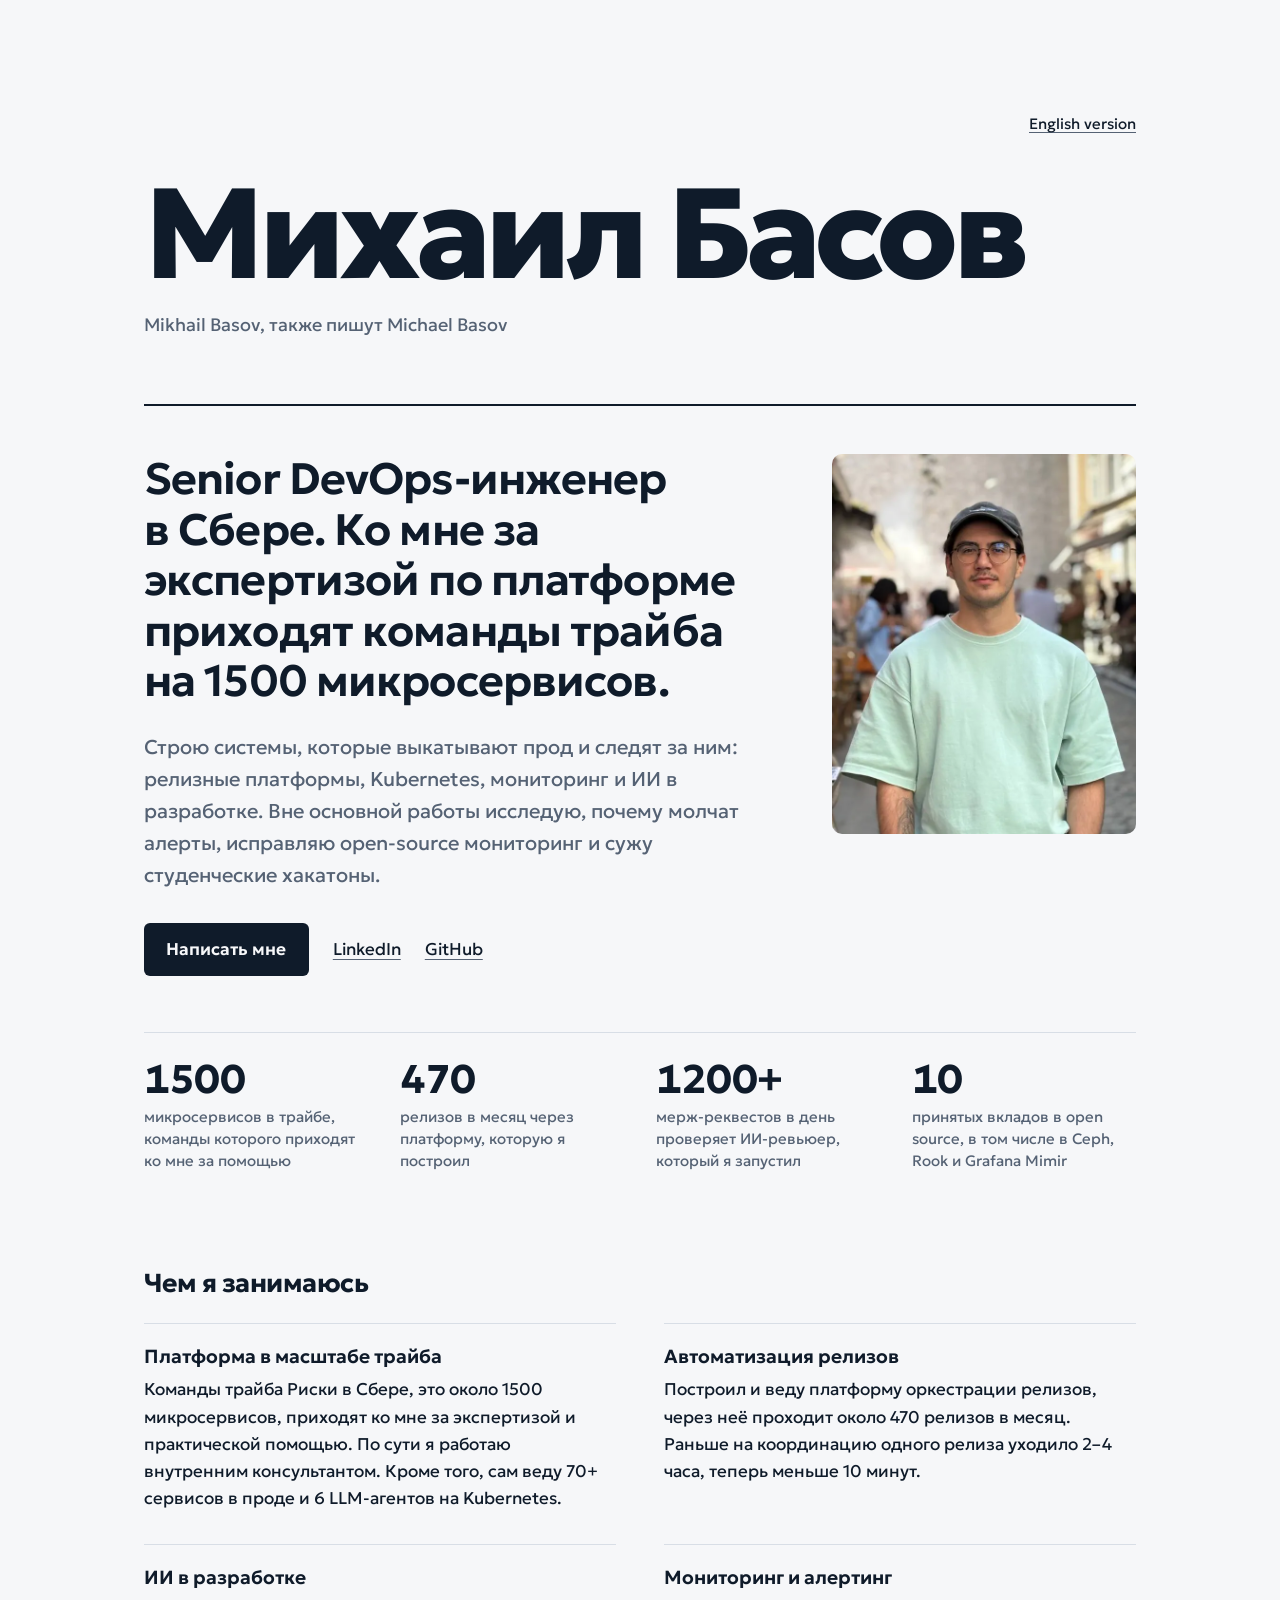
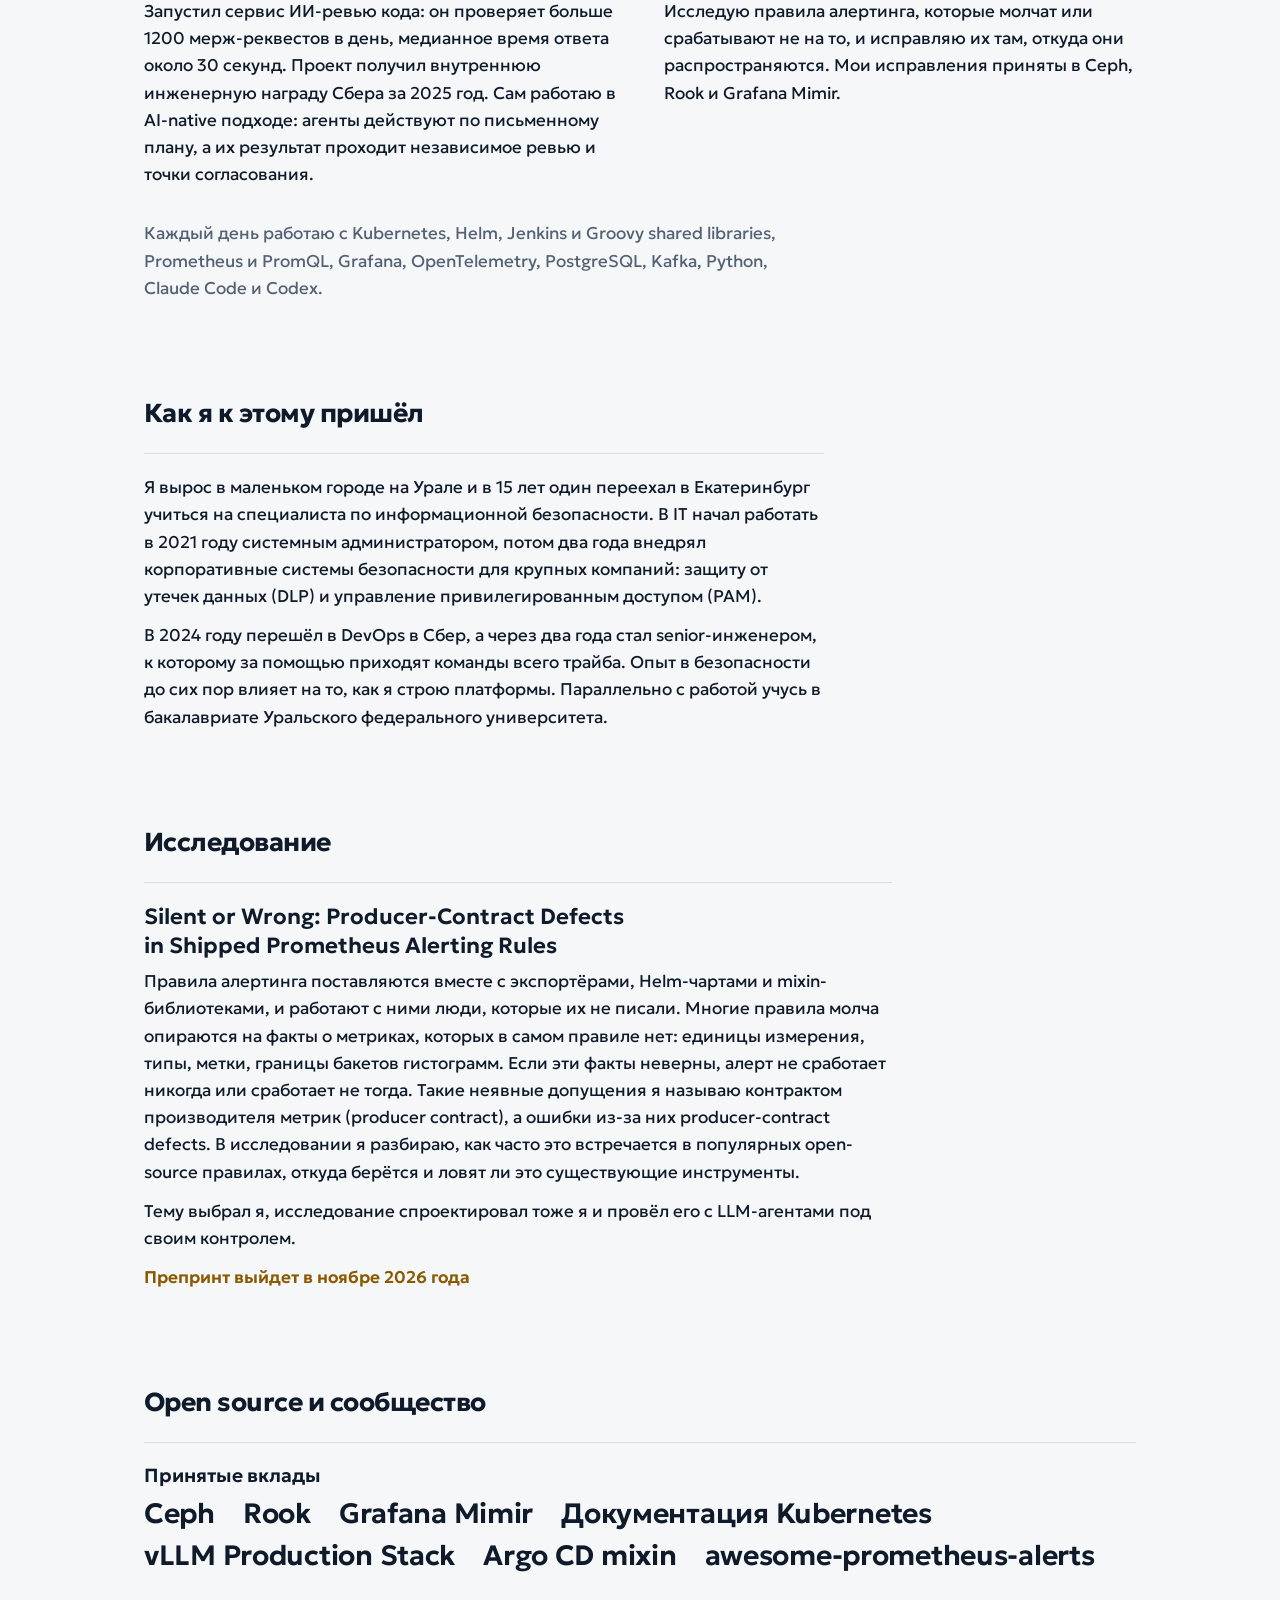
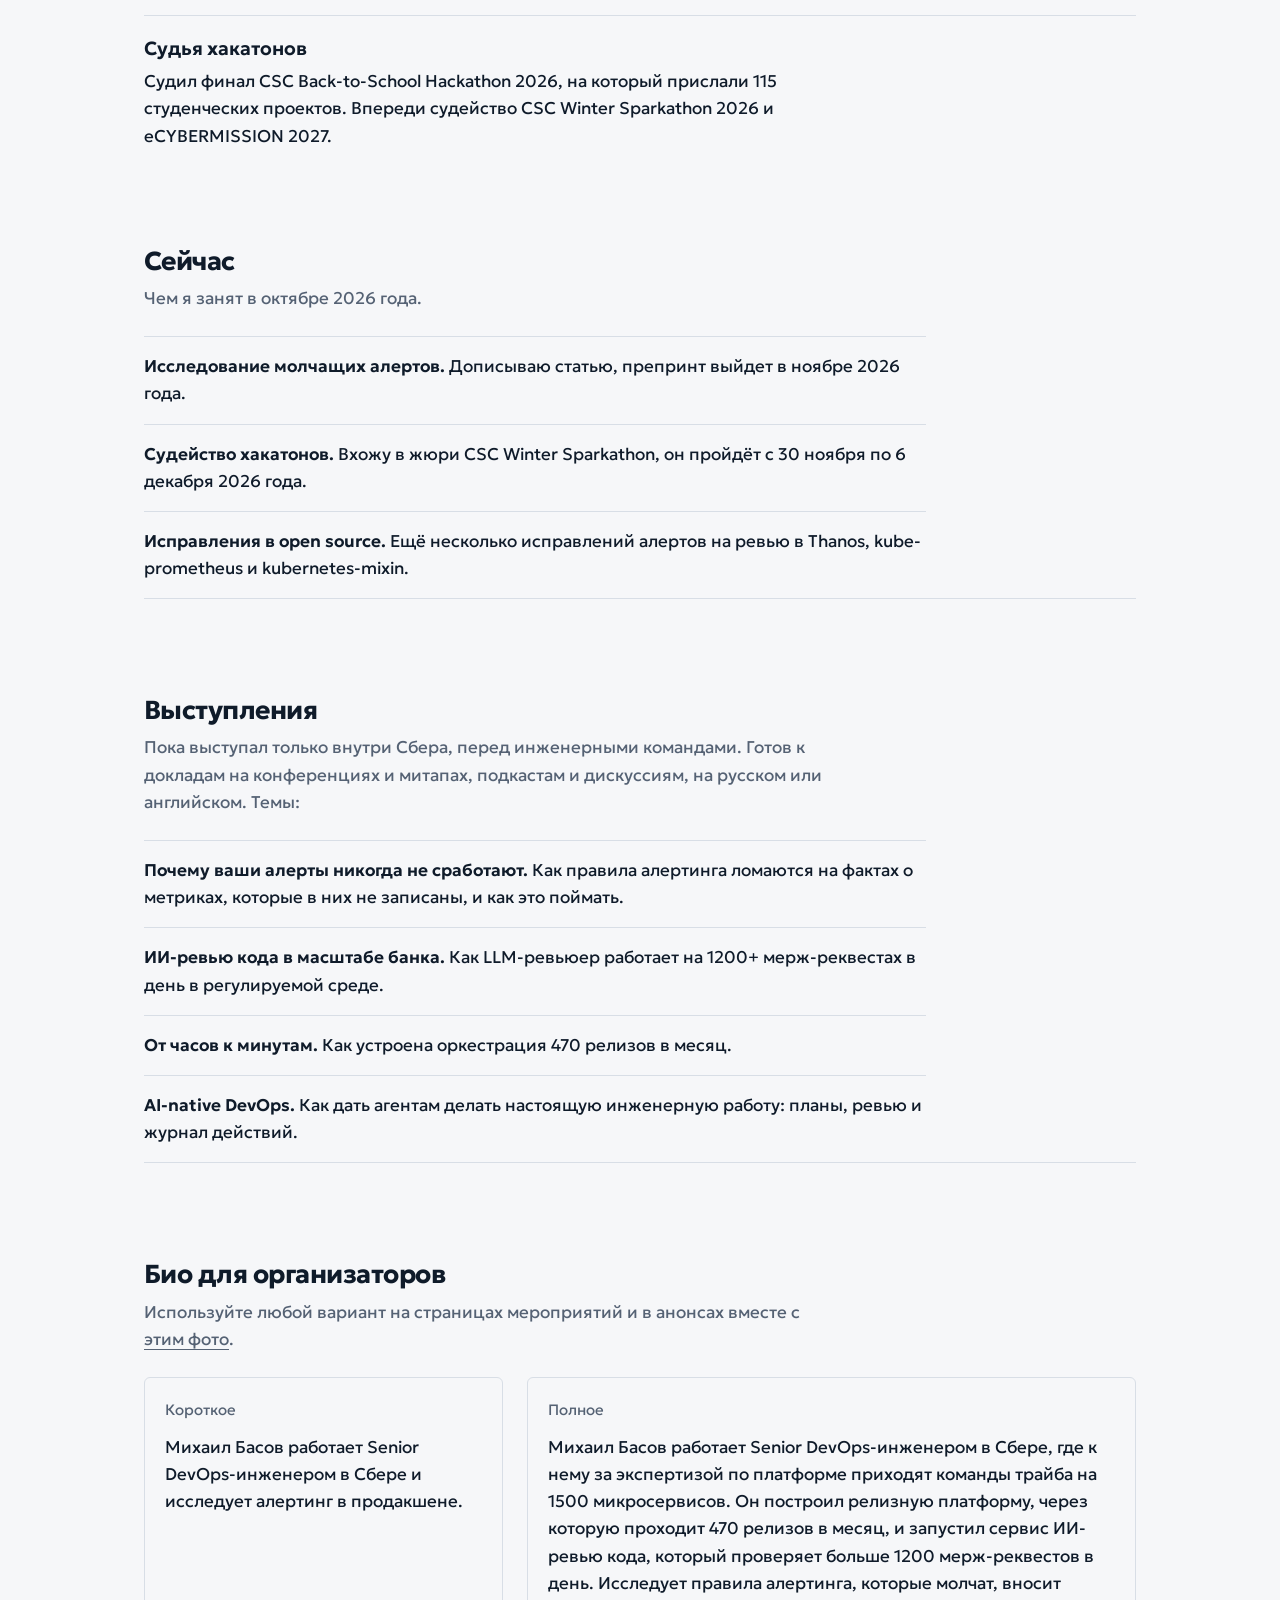
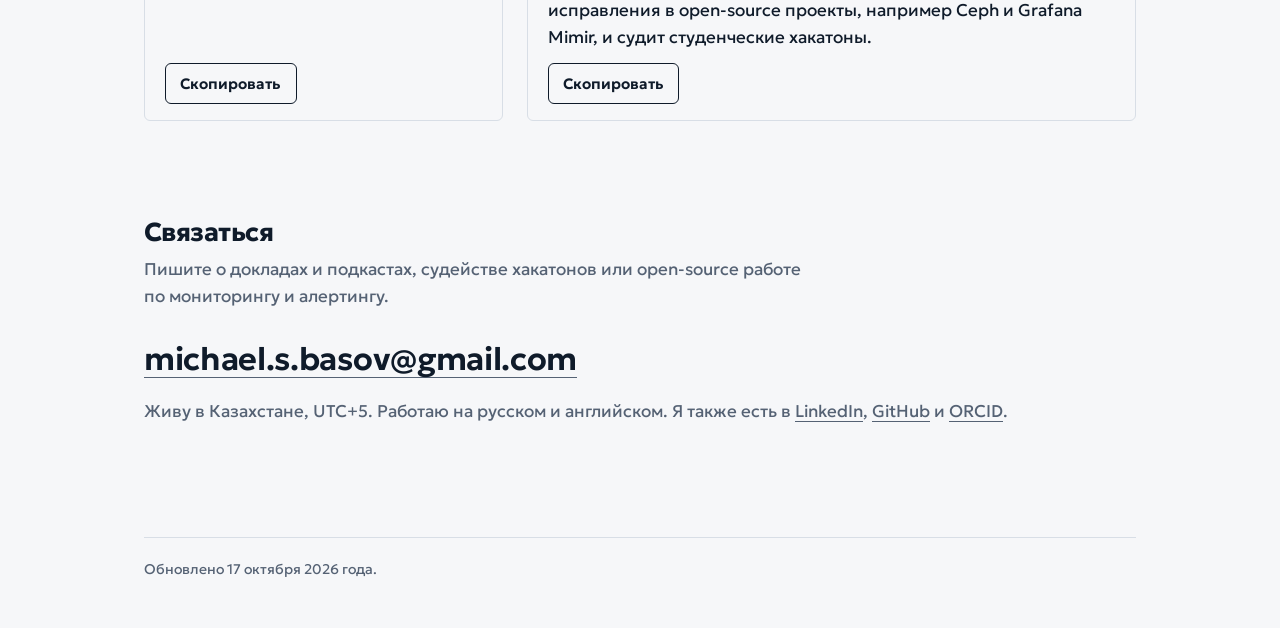
==== ru/index.html @ cc533216 "Add Russian page, numbers, Now and Work with me sections The Russian version lives at /ru/ and is li" ====
<!doctype html>
<html lang="ru">
<head>
<meta charset="utf-8">
<meta name="viewport" content="width=device-width, initial-scale=1">
<title>Михаил Басов, Senior DevOps-инженер</title>
<meta name="description" content="Михаил Басов работает Senior DevOps-инженером в Сбере. К нему за экспертизой по платформе приходят команды трайба на 1500 микросервисов. Исследует алертинг, исправляет open-source мониторинг и судит студенческие хакатоны.">
<meta name="author" content="Михаил Басов">
<link rel="canonical" href="https://mikhailbasov.github.io/ru/">
<link rel="alternate" hreflang="en" href="https://mikhailbasov.github.io/">
<link rel="alternate" hreflang="ru" href="https://mikhailbasov.github.io/ru/">
<link rel="alternate" hreflang="x-default" href="https://mikhailbasov.github.io/">
<meta name="color-scheme" content="light dark">
<meta property="og:type" content="profile">
<meta property="og:locale" content="ru_RU">
<meta property="og:locale:alternate" content="en_US">
<meta property="og:title" content="Михаил Басов, Senior DevOps-инженер">
<meta property="og:description" content="Senior DevOps-инженер в Сбере, эксперт по платформе для трайба на 1500 микросервисов, исследователь алертинга, контрибьютор open source и судья хакатонов.">
<meta property="og:url" content="https://mikhailbasov.github.io/ru/">
<meta property="profile:first_name" content="Михаил">
<meta property="profile:last_name" content="Басов">
<meta property="og:image" content="https://mikhailbasov.github.io/mikhail-basov.jpg">
<meta property="og:image:width" content="640">
<meta property="og:image:height" content="800">
<meta property="og:image:alt" content="Михаил Басов">
<meta name="twitter:card" content="summary">
<link rel="icon" href="/favicon.svg" type="image/svg+xml">
<link rel="alternate" type="text/markdown" href="/llms.txt" title="Профиль для языковых моделей">
<link rel="preconnect" href="https://fonts.googleapis.com">
<link rel="preconnect" href="https://fonts.gstatic.com" crossorigin>
<link rel="stylesheet" href="https://fonts.googleapis.com/css2?family=Geologica:wght@300..800&display=swap">
<script type="application/ld+json">
{
  "@context": "https://schema.org",
  "@type": "ProfilePage",
  "@id": "https://mikhailbasov.github.io/ru/#page",
  "url": "https://mikhailbasov.github.io/ru/",
  "name": "Михаил Басов",
  "inLanguage": "ru",
  "dateModified": "2026-10-17",
  "mainEntity": {
    "@type": "Person",
    "@id": "https://mikhailbasov.github.io/#person",
    "name": "Михаил Басов",
    "givenName": "Михаил",
    "familyName": "Басов",
    "alternateName": ["Mikhail Basov", "Michael Basov"],
    "url": "https://mikhailbasov.github.io/",
    "image": "https://mikhailbasov.github.io/mikhail-basov.jpg",
    "email": "mailto:michael.s.basov@gmail.com",
    "jobTitle": "Senior DevOps-инженер",
    "description": "Михаил Басов работает Senior DevOps-инженером в Сбере, где к нему за экспертизой по платформе приходят команды трайба на 1500 микросервисов. Он построил релизную платформу, через которую проходит 470 релизов в месяц, и запустил сервис ИИ-ревью кода, который проверяет больше 1200 мерж-реквестов в день. Исследует правила алертинга, которые молчат, вносит исправления в open-source проекты, например Ceph и Grafana Mimir, и судит студенческие хакатоны.",
    "worksFor": {
      "@type": "Organization",
      "name": "Сбер",
      "alternateName": "Sberbank",
      "sameAs": ["https://www.wikidata.org/wiki/Q205012", "https://en.wikipedia.org/wiki/Sberbank"]
    },
    "affiliation": {
      "@type": "CollegeOrUniversity",
      "name": "Уральский федеральный университет",
      "alternateName": "Ural Federal University",
      "sameAs": ["https://www.wikidata.org/wiki/Q1506552", "https://en.wikipedia.org/wiki/Ural_Federal_University"]
    },
    "alumniOf": {"@type": "EducationalOrganization", "name": "Колледж Ползунова", "alternateName": "Polzunov College"},
    "homeLocation": {"@type": "Country", "name": "Казахстан"},
    "award": "Внутренняя инженерная награда Сбера за 2025 год",
    "knowsLanguage": ["ru", "en"],
    "knowsAbout": ["DevOps", "Платформенная инженерия", "Kubernetes", "Релизная инженерия", "CI/CD", "Наблюдаемость", "Prometheus", "Алертинг", "Producer-contract defects", "SRE", "ИИ-ревью кода", "LLM-агенты"],
    "identifier": {"@type": "PropertyValue", "propertyID": "ORCID", "value": "0009-0002-6459-9166"},
    "sameAs": [
      "https://github.com/banlor",
      "https://www.linkedin.com/in/michael-basov",
      "https://orcid.org/0009-0002-6459-9166"
    ]
  }
}
</script>
<link rel="stylesheet" href="/style.css">
</head>
<body>
<div class="page">
  <header class="identity">
    <p class="lang"><a href="/" hreflang="en" lang="en">English version</a></p>
    <h1>Михаил Басов</h1>
    <p class="aka"><span lang="en">Mikhail Basov</span>, также пишут <span lang="en">Michael Basov</span></p>
  </header>

  <main>
    <section class="hero" aria-label="Знакомство">
      <div class="hero-text">
        <p class="pitch">Senior DevOps-инженер в Сбере. Ко мне за экспертизой по платформе приходят команды трайба на 1500 микросервисов.</p>
        <p class="sub">Строю системы, которые выкатывают прод и следят за ним: релизные платформы, Kubernetes, мониторинг и ИИ в разработке. Вне основной работы исследую, почему молчат алерты, исправляю open-source мониторинг и сужу студенческие хакатоны.</p>
        <p class="cta">
          <a class="button" href="mailto:michael.s.basov@gmail.com">Написать мне</a>
          <a rel="me" href="https://www.linkedin.com/in/michael-basov">LinkedIn</a>
          <a rel="me" href="https://github.com/banlor">GitHub</a>
        </p>
      </div>
      <picture class="portrait">
        <source srcset="/mikhail-basov.webp" type="image/webp">
        <img src="/mikhail-basov.jpg" width="640" height="800" alt="Михаил Басов">
      </picture>
    </section>

    <ul class="numbers" aria-label="В цифрах">
      <li><strong>1500</strong><span>микросервисов в трайбе, команды которого приходят ко мне за помощью</span></li>
      <li><strong>470</strong><span>релизов в месяц через платформу, которую я построил</span></li>
      <li><strong>1200+</strong><span>мерж-реквестов в день проверяет ИИ-ревьюер, который я запустил</span></li>
      <li><strong>10</strong><span>принятых вкладов в open source, в том числе в Ceph, Rook и Grafana Mimir</span></li>
    </ul>

    <section id="expertise" aria-labelledby="expertise-title">
      <h2 id="expertise-title">Чем я занимаюсь</h2>
      <div class="pillars">
        <article>
          <h3>Платформа в масштабе трайба</h3>
          <p>Команды трайба Риски в Сбере, это около 1500 микросервисов, приходят ко мне за экспертизой и практической помощью. По сути я работаю внутренним консультантом. Кроме того, сам веду 70+ сервисов в проде и 6 LLM-агентов на Kubernetes.</p>
        </article>
        <article>
          <h3>Автоматизация релизов</h3>
          <p>Построил и веду платформу оркестрации релизов, через неё проходит около 470 релизов в месяц. Раньше на координацию одного релиза уходило 2–4 часа, теперь меньше 10 минут.</p>
        </article>
        <article>
          <h3>ИИ в разработке</h3>
          <p>Запустил сервис ИИ-ревью кода: он проверяет больше 1200 мерж-реквестов в день, медианное время ответа около 30 секунд. Проект получил внутреннюю инженерную награду Сбера за 2025 год. Сам работаю в AI-native подходе: агенты действуют по письменному плану, а их результат проходит независимое ревью и точки согласования.</p>
        </article>
        <article>
          <h3>Мониторинг и алертинг</h3>
          <p>Исследую правила алертинга, которые молчат или срабатывают не на то, и исправляю их там, откуда они распространяются. Мои исправления приняты в Ceph, Rook и Grafana Mimir.</p>
        </article>
      </div>
      <p class="background">Каждый день работаю с Kubernetes, Helm, Jenkins и Groovy shared libraries, Prometheus и PromQL, Grafana, OpenTelemetry, PostgreSQL, Kafka, Python, Claude Code и Codex.</p>
    </section>

    <section id="story" aria-labelledby="story-title">
      <h2 id="story-title">Как я к этому пришёл</h2>
      <div class="prose">
        <p>Я вырос в маленьком городе на Урале и в 15 лет один переехал в Екатеринбург учиться на специалиста по информационной безопасности. В IT начал работать в 2021 году системным администратором, потом два года внедрял корпоративные системы безопасности для крупных компаний: защиту от утечек данных (DLP) и управление привилегированным доступом (PAM).</p>
        <p>В 2024 году перешёл в DevOps в Сбер, а через два года стал senior-инженером, к которому за помощью приходят команды всего трайба. Опыт в безопасности до сих пор влияет на то, как я строю платформы. Параллельно с работой учусь в бакалавриате Уральского федерального университета.</p>
      </div>
    </section>

    <section id="research" aria-labelledby="research-title">
      <h2 id="research-title">Исследование</h2>
      <div class="paper">
        <h3 lang="en">Silent or Wrong: Producer-Contract Defects in Shipped Prometheus Alerting Rules</h3>
        <p>Правила алертинга поставляются вместе с экспортёрами, Helm-чартами и mixin-библиотеками, и работают с ними люди, которые их не писали. Многие правила молча опираются на факты о метриках, которых в самом правиле нет: единицы измерения, типы, метки, границы бакетов гистограмм. Если эти факты неверны, алерт не сработает никогда или сработает не тогда. Такие неявные допущения я называю контрактом производителя метрик (producer contract), а ошибки из-за них producer-contract defects. В исследовании я разбираю, как часто это встречается в популярных open-source правилах, откуда берётся и ловят ли это существующие инструменты.</p>
        <p>Тему выбрал я, исследование спроектировал тоже я и провёл его с LLM-агентами под своим контролем.</p>
        <p class="status">Препринт выйдет в ноябре 2026 года</p>
      </div>
    </section>

    <section id="community" aria-labelledby="community-title">
      <h2 id="community-title">Open source и сообщество</h2>
      <div class="community">
        <div>
          <h3>Принятые вклады</h3>
          <ul class="projects">
            <li>Ceph</li>
            <li>Rook</li>
            <li>Grafana Mimir</li>
            <li>Документация Kubernetes</li>
            <li>vLLM Production Stack</li>
            <li>Argo CD mixin</li>
            <li>awesome-prometheus-alerts</li>
          </ul>
        </div>
        <div>
          <h3>Судья хакатонов</h3>
          <p>Судил финал CSC Back-to-School Hackathon 2026, на который прислали 115 студенческих проектов. Впереди судейство CSC Winter Sparkathon 2026 и eCYBERMISSION 2027.</p>
        </div>
      </div>
    </section>

    <section id="now" aria-labelledby="now-title">
      <h2 id="now-title">Сейчас</h2>
      <p class="note">Чем я занят в октябре 2026 года.</p>
      <ul class="topics">
        <li><strong>Исследование молчащих алертов.</strong> Дописываю статью, препринт выйдет в ноябре 2026 года.</li>
        <li><strong>Судейство хакатонов.</strong> Вхожу в жюри CSC Winter Sparkathon, он пройдёт с 30 ноября по 6 декабря 2026 года.</li>
        <li><strong>Исправления в open source.</strong> Ещё несколько исправлений алертов на ревью в Thanos, kube-prometheus и kubernetes-mixin.</li>
      </ul>
    </section>

    <section id="talks" aria-labelledby="talks-title">
      <h2 id="talks-title">Выступления</h2>
      <p class="note">Пока выступал только внутри Сбера, перед инженерными командами. Готов к докладам на конференциях и митапах, подкастам и дискуссиям, на русском или английском. Темы:</p>
      <ul class="topics">
        <li><strong>Почему ваши алерты никогда не сработают.</strong> Как правила алертинга ломаются на фактах о метриках, которые в них не записаны, и как это поймать.</li>
        <li><strong>ИИ-ревью кода в масштабе банка.</strong> Как LLM-ревьюер работает на 1200+ мерж-реквестах в день в регулируемой среде.</li>
        <li><strong>От часов к минутам.</strong> Как устроена оркестрация 470 релизов в месяц.</li>
        <li><strong>AI-native DevOps.</strong> Как дать агентам делать настоящую инженерную работу: планы, ревью и журнал действий.</li>
      </ul>
    </section>

    <section id="bio" aria-labelledby="bio-title">
      <h2 id="bio-title">Био для организаторов</h2>
      <p class="note">Используйте любой вариант на страницах мероприятий и в анонсах вместе с <a href="/mikhail-basov.jpg" download>этим фото</a>.</p>
      <div class="bios">
        <figure class="bio">
          <figcaption>Короткое</figcaption>
          <p id="bio-short">Михаил Басов работает Senior DevOps-инженером в Сбере и исследует алертинг в продакшене.</p>
          <button type="button" data-copy="bio-short" data-done="Скопировано" data-fallback="Текст выделен, скопируйте его">Скопировать</button>
        </figure>
        <figure class="bio">
          <figcaption>Полное</figcaption>
          <p id="bio-full">Михаил Басов работает Senior DevOps-инженером в Сбере, где к нему за экспертизой по платформе приходят команды трайба на 1500 микросервисов. Он построил релизную платформу, через которую проходит 470 релизов в месяц, и запустил сервис ИИ-ревью кода, который проверяет больше 1200 мерж-реквестов в день. Исследует правила алертинга, которые молчат, вносит исправления в open-source проекты, например Ceph и Grafana Mimir, и судит студенческие хакатоны.</p>
          <button type="button" data-copy="bio-full" data-done="Скопировано" data-fallback="Текст выделен, скопируйте его">Скопировать</button>
        </figure>
      </div>
    </section>

    <section id="contact" aria-labelledby="contact-title">
      <h2 id="contact-title">Связаться</h2>
      <p class="note">Пишите о докладах и подкастах, судействе хакатонов или open-source работе по мониторингу и алертингу.</p>
      <p class="contact-line"><a href="mailto:michael.s.basov@gmail.com">michael.s.basov@gmail.com</a></p>
      <p class="contact-more">Живу в Казахстане, UTC+5. Работаю на русском и английском. Я также есть в <a rel="me" href="https://www.linkedin.com/in/michael-basov">LinkedIn</a>, <a rel="me" href="https://github.com/banlor">GitHub</a> и <a rel="me" href="https://orcid.org/0009-0002-6459-9166">ORCID</a>.</p>
    </section>
  </main>

  <footer>
    <p>Обновлено 17 октября 2026 года.</p>
  </footer>
</div>
<script src="/site.js" defer></script>
</body>
</html>
---- style.css ----
:root {
  --paper: #f6f7f9;
  --ink: #0f1b2a;
  --muted: #556274;
  --rule: #d8dee6;
  --merged: #6639c9;
  --pending: #8a5a00;
  color-scheme: light;
}
@media (prefers-color-scheme: dark) {
  :root {
    --paper: #0e141c;
    --ink: #e6ebf1;
    --muted: #9aa6b4;
    --rule: #253141;
    --merged: #b79cff;
    --pending: #e2b04a;
    color-scheme: dark;
  }
}
*, *::before, *::after { box-sizing: border-box; }
html { -webkit-text-size-adjust: 100%; text-size-adjust: 100%; }
body {
  margin: 0;
  background: var(--paper);
  color: var(--ink);
  font-family: "Geologica", system-ui, -apple-system, "Segoe UI", Roboto, sans-serif;
  font-size: 1.0625rem;
  line-height: 1.6;
  -webkit-font-smoothing: antialiased;
}
a {
  color: inherit;
  text-decoration-thickness: 1px;
  text-underline-offset: 0.22em;
  text-decoration-color: var(--muted);
}
a:hover { text-decoration-color: currentColor; text-decoration-thickness: 2px; }
:focus-visible { outline: 2px solid var(--merged); outline-offset: 3px; border-radius: 2px; }

.page {
  max-width: 70rem;
  margin: 0 auto;
  padding: clamp(3rem, 9vw, 7rem) max(1rem, 5vw) 3rem;
}

.lang { margin: 0 0 clamp(1.5rem, 4vw, 2.5rem); text-align: right; font-size: 0.9375rem; }

.identity h1 {
  margin: 0;
  font-size: clamp(3rem, 12vw, 8rem);
  font-weight: 800;
  line-height: 0.9;
  letter-spacing: -0.045em;
}
.aka { margin: 1.25rem 0 0; font-size: 1.125rem; color: var(--muted); }

.hero {
  display: grid;
  gap: 2rem;
  margin-top: clamp(2.5rem, 6vw, 4rem);
  padding-top: clamp(2rem, 5vw, 3rem);
  border-top: 2px solid var(--ink);
}
.portrait { display: block; order: -1; width: min(100%, 15rem); }
.portrait img { display: block; width: 100%; height: auto; border-radius: 10px; }
@media (min-width: 48rem) {
  .hero { grid-template-columns: minmax(0, 1fr) clamp(13rem, 24vw, 19rem); gap: clamp(2rem, 5vw, 4rem); align-items: start; }
  .portrait { order: 0; width: 100%; }
}
.pitch {
  margin: 0;
  max-width: 21em;
  font-size: clamp(1.625rem, 3.6vw, 2.75rem);
  font-weight: 600;
  line-height: 1.15;
  letter-spacing: -0.02em;
  text-wrap: balance;
}
.sub {
  margin: 1.5rem 0 0;
  max-width: 36em;
  color: var(--muted);
  font-size: clamp(1.0625rem, 1.6vw, 1.25rem);
}
.cta { display: flex; flex-wrap: wrap; align-items: center; gap: 0.75rem 1.5rem; margin: 2rem 0 0; }
.button {
  display: inline-block;
  padding: 0.8rem 1.4rem;
  border-radius: 6px;
  background: var(--ink);
  color: var(--paper);
  font-weight: 600;
  text-decoration: none;
}
.button:hover { background: color-mix(in srgb, var(--ink) 80%, var(--paper)); }

.numbers {
  display: grid;
  grid-template-columns: repeat(2, minmax(0, 1fr));
  gap: 1.5rem 2rem;
  margin: clamp(2.5rem, 6vw, 3.5rem) 0 0;
  padding: 1.5rem 0 0;
  list-style: none;
  border-top: 1px solid var(--rule);
}
@media (min-width: 60rem) {
  .numbers { grid-template-columns: repeat(4, minmax(0, 1fr)); }
}
.numbers strong {
  display: block;
  font-size: clamp(1.75rem, 3.4vw, 2.5rem);
  font-weight: 700;
  line-height: 1.1;
  letter-spacing: -0.02em;
  font-variant-numeric: tabular-nums;
}
.numbers span { display: block; margin-top: 0.35rem; color: var(--muted); font-size: 0.9375rem; line-height: 1.45; }

main > section { margin-top: clamp(3.5rem, 8vw, 6rem); }
h2 {
  margin: 0 0 0.5rem;
  font-size: 1.625rem;
  font-weight: 700;
  line-height: 1.2;
  letter-spacing: -0.02em;
}
h3 { margin: 0 0 0.5rem; font-size: 1.1875rem; font-weight: 600; line-height: 1.3; }
.note { margin: 0 0 1.5rem; max-width: 40em; color: var(--muted); }

.pillars { display: grid; gap: 2rem 3rem; margin-top: 1.5rem; }
@media (min-width: 52rem) {
  .pillars { grid-template-columns: repeat(2, minmax(0, 1fr)); }
}
.pillars article { padding-top: 1.25rem; border-top: 1px solid var(--rule); }
.pillars p { margin: 0; max-width: 34em; }
.background { margin: 2rem 0 0; max-width: 40em; color: var(--muted); }

.prose { max-width: 40em; margin-top: 1.5rem; padding-top: 1.25rem; border-top: 1px solid var(--rule); }
.prose p { margin: 0; }
.prose p + p { margin-top: 0.75rem; }

.paper { max-width: 44em; margin-top: 1.5rem; padding-top: 1.25rem; border-top: 1px solid var(--rule); }
.paper h3 { font-size: 1.375rem; line-height: 1.3; text-wrap: balance; }
.paper p { margin: 0; }
.paper p + p { margin-top: 0.75rem; }
.paper .status { color: var(--pending); font-weight: 600; }

.community { display: grid; gap: 2.5rem; margin-top: 1.5rem; }
.community > div { padding-top: 1.25rem; border-top: 1px solid var(--rule); }
.community > div > p { margin: 0; max-width: 40em; }
.community .more { margin-top: 1rem; color: var(--muted); }
.projects {
  display: flex;
  flex-wrap: wrap;
  gap: 0.35rem 1.75rem;
  margin: 0.5rem 0 0;
  padding: 0;
  list-style: none;
  font-size: clamp(1.25rem, 2.4vw, 1.75rem);
  font-weight: 600;
  line-height: 1.3;
  letter-spacing: -0.01em;
}

.topics { margin: 0; padding: 0; list-style: none; border-bottom: 1px solid var(--rule); }
.topics li { max-width: 46em; padding: 1rem 0; border-top: 1px solid var(--rule); }
.topics strong { font-weight: 600; }

.bios { display: grid; gap: 1.5rem; }
@media (min-width: 52rem) {
  .bios { grid-template-columns: minmax(0, 1fr) minmax(0, 1.7fr); }
}
.bio {
  display: flex;
  flex-direction: column;
  gap: 0.75rem;
  margin: 0;
  padding: 1.25rem 1.25rem 1rem;
  border: 1px solid var(--rule);
  border-radius: 6px;
}
.bio figcaption { color: var(--muted); font-size: 0.9375rem; }
.bio p { flex: 1; margin: 0; }
.bio button {
  align-self: flex-start;
  padding: 0.45rem 0.9rem;
  border: 1px solid var(--ink);
  border-radius: 6px;
  background: transparent;
  color: var(--ink);
  font: inherit;
  font-size: 0.9375rem;
  font-weight: 600;
  cursor: pointer;
}
.bio button:hover { background: var(--ink); color: var(--paper); }

.contact-line {
  margin: 1rem 0 0;
  font-size: clamp(1.375rem, 3vw, 2rem);
  font-weight: 600;
  letter-spacing: -0.01em;
  overflow-wrap: anywhere;
}
.contact-more { margin: 0.75rem 0 0; color: var(--muted); }

footer {
  margin-top: clamp(4rem, 10vw, 7rem);
  padding-top: 1.25rem;
  border-top: 1px solid var(--rule);
  color: var(--muted);
  font-size: 0.875rem;
}
footer p { margin: 0; }
@media print {
  :root { --paper: #fff; --ink: #000; --muted: #444; --rule: #ccc; --merged: #000; --pending: #000; }
  .page { padding: 0; }
  .bio button, .cta .button { display: none; }
}
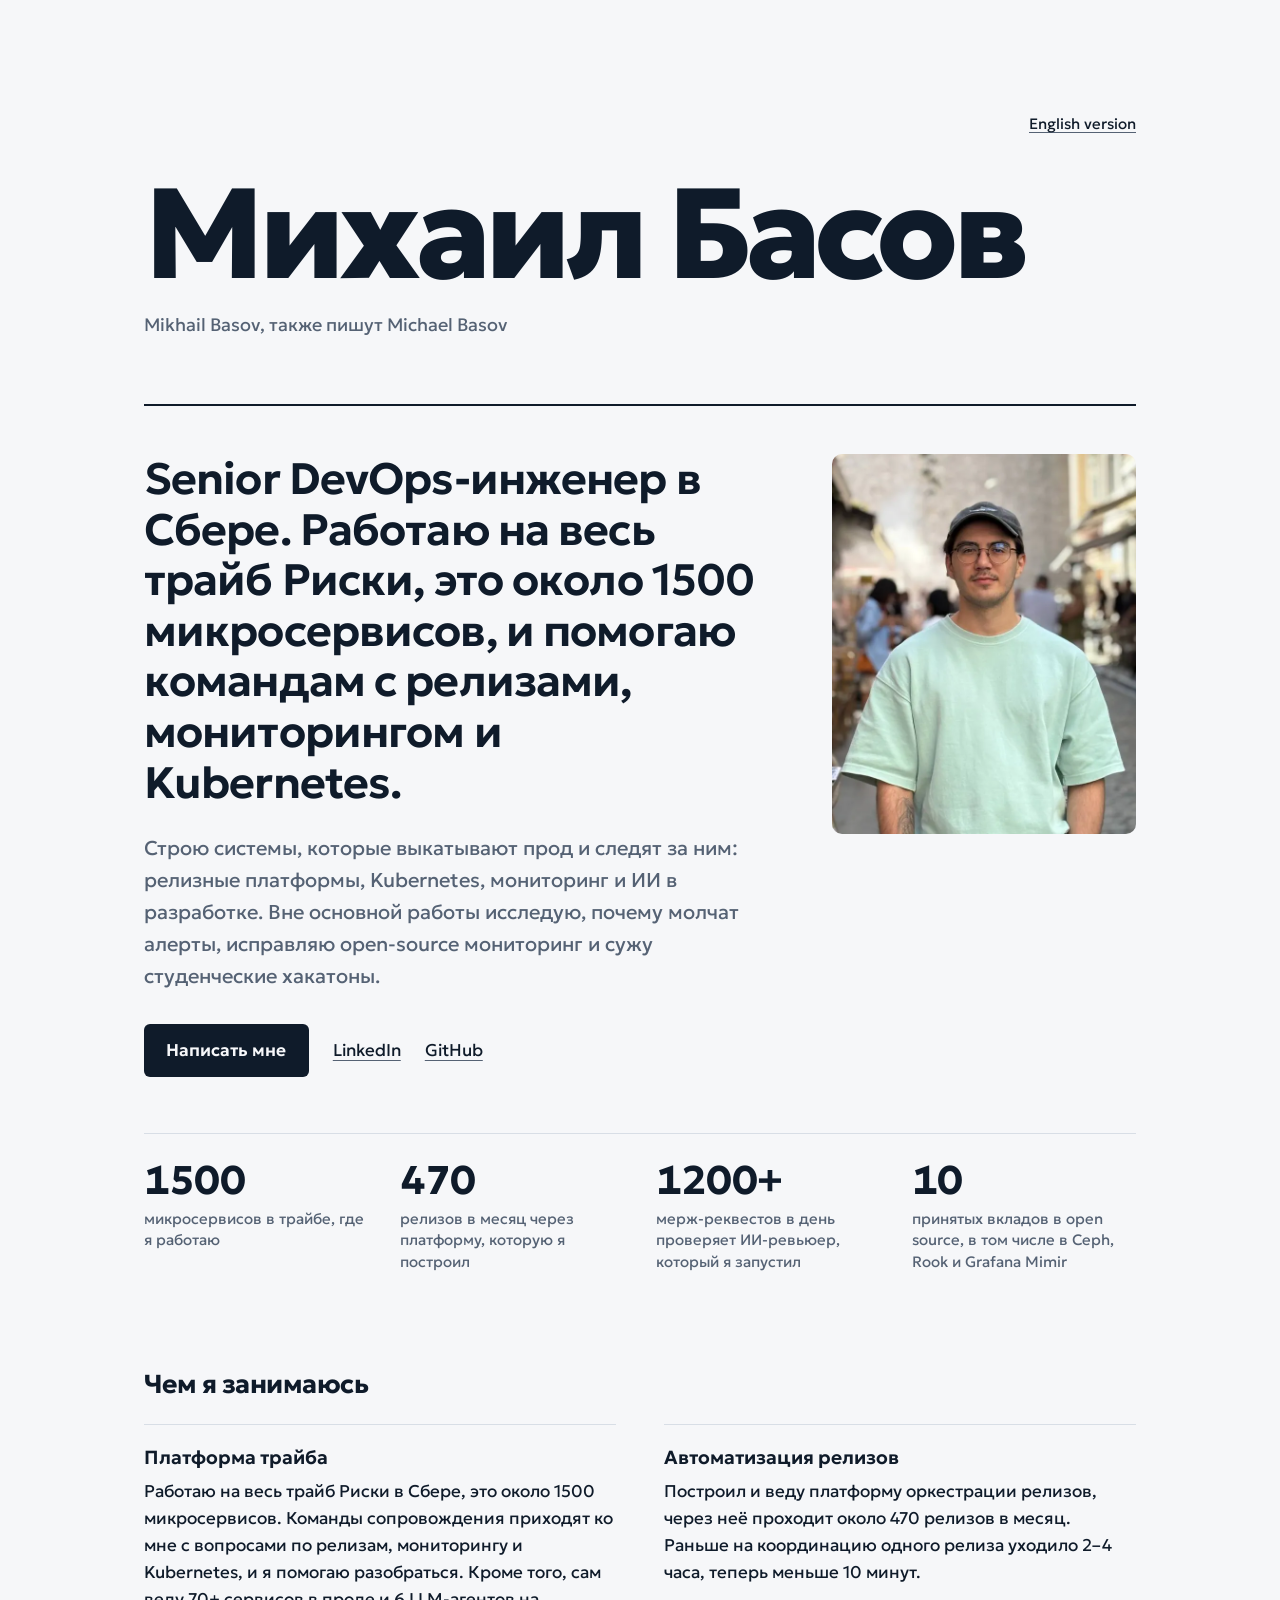
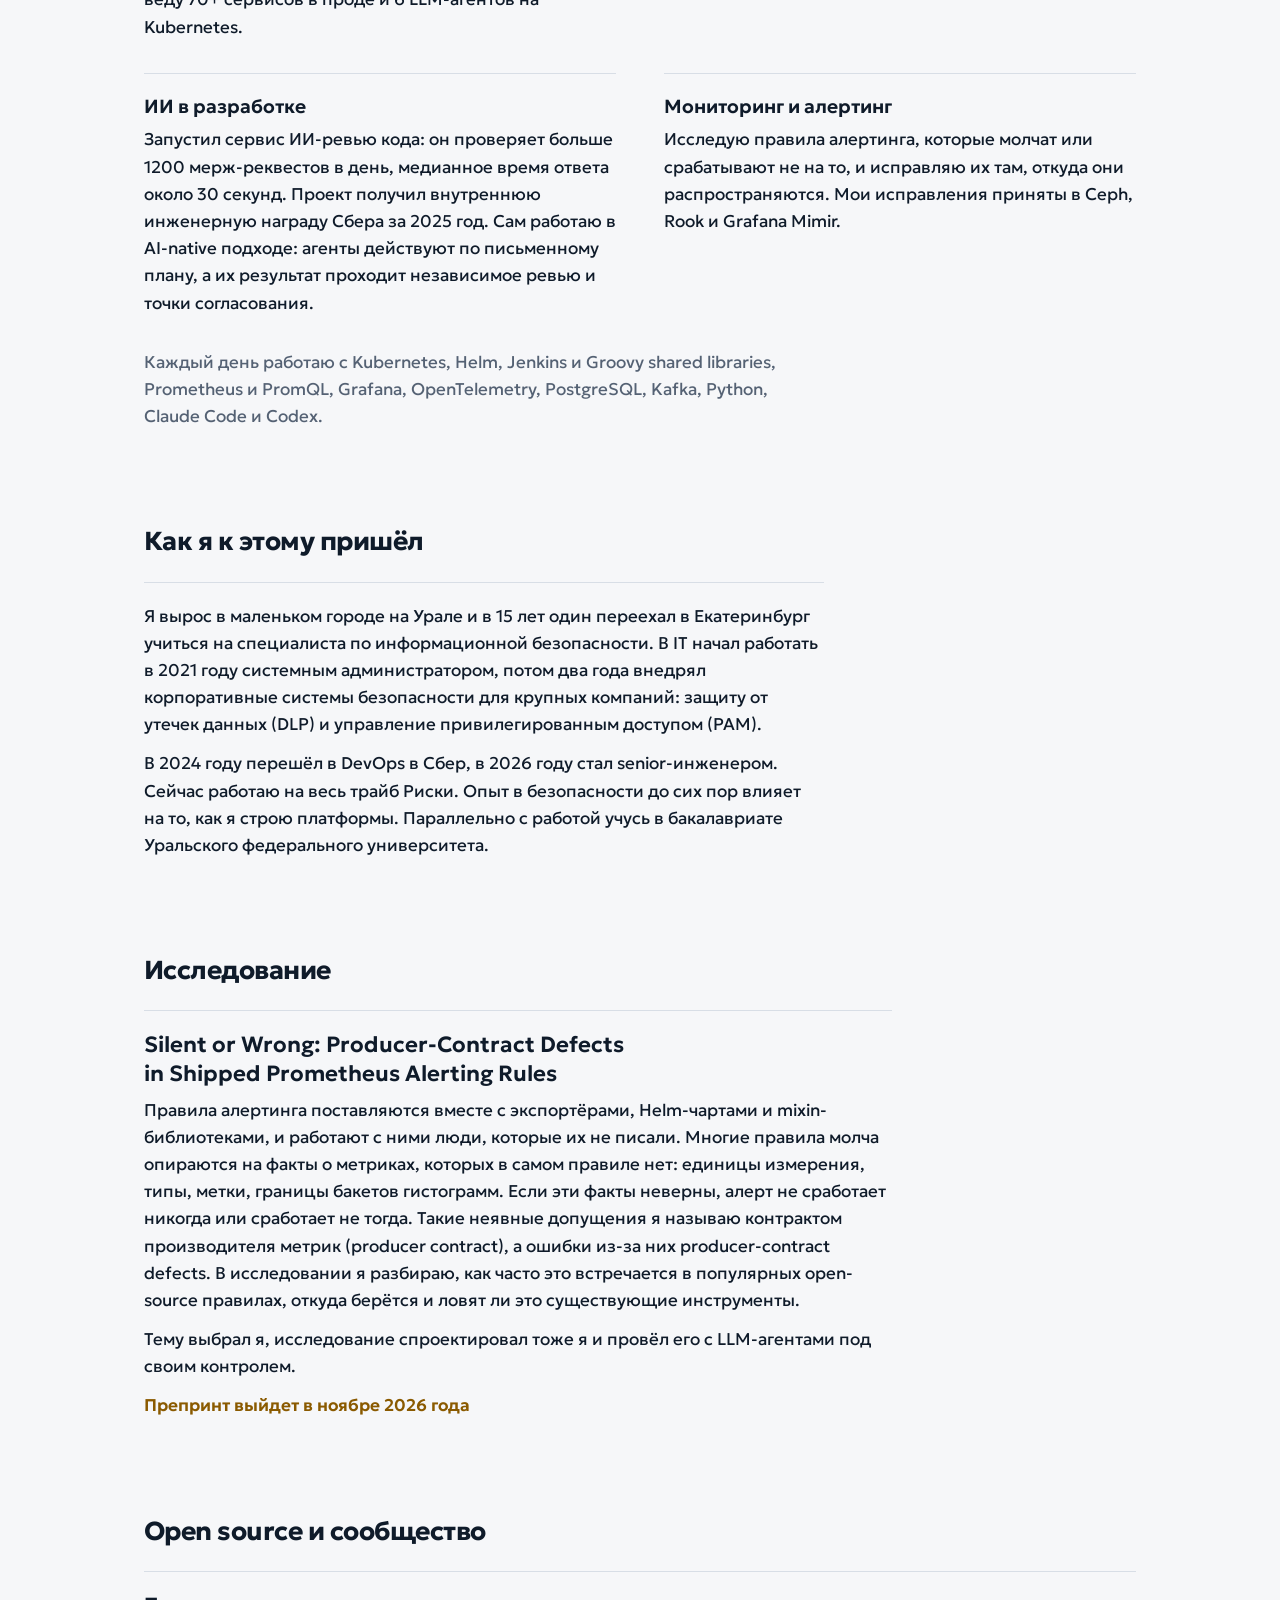
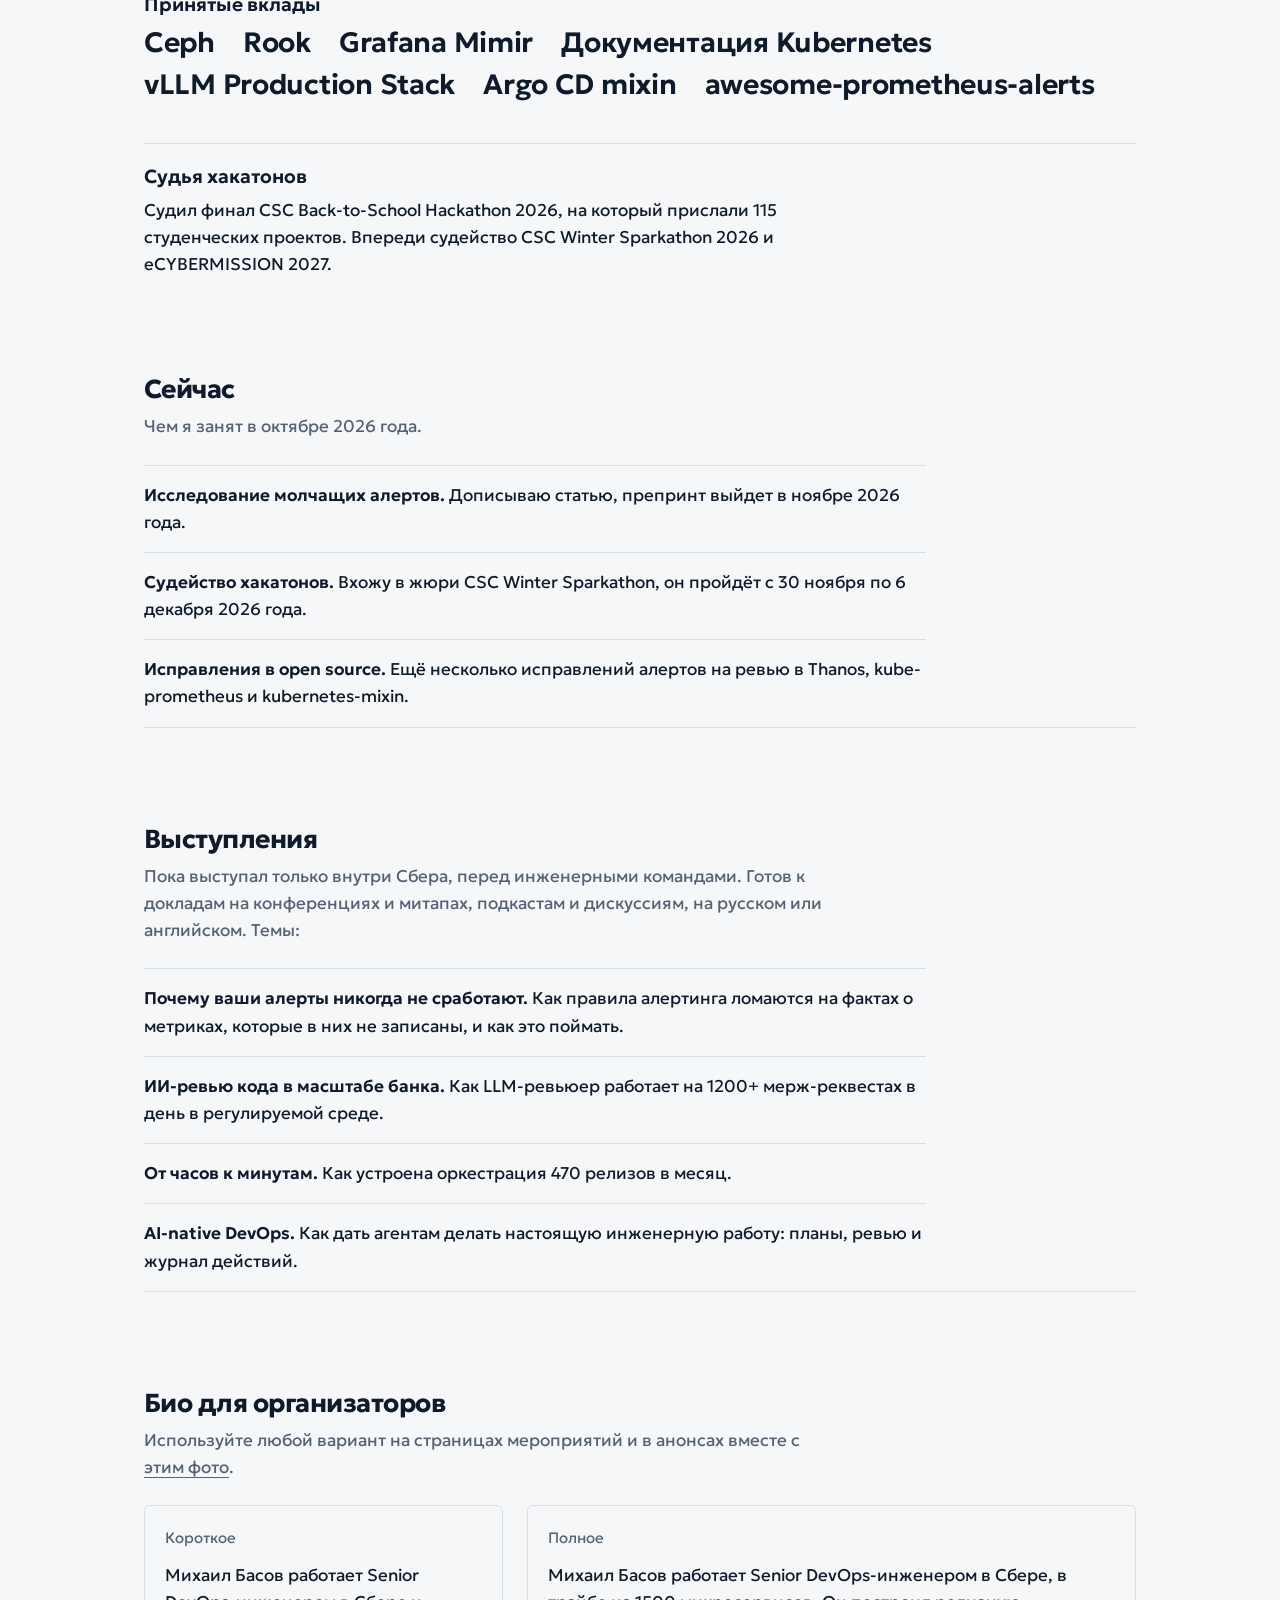
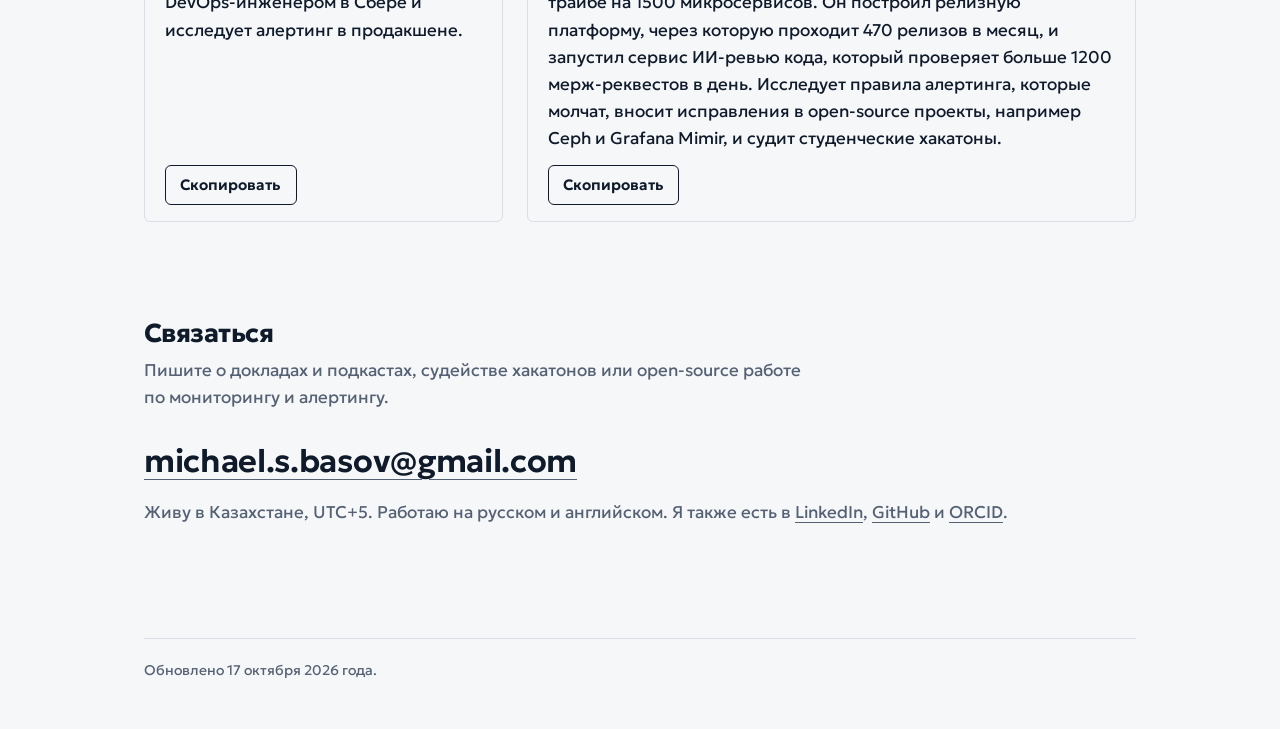
==== commit f72d7dd5: "Tone down how the tribe-wide role is described Co-Authored-By: Claude Opus 5.5 <noreply@anthropic.co" ====
--- a/ru/index.html
+++ b/ru/index.html
@@ -4,7 +4,7 @@
 <meta charset="utf-8">
 <meta name="viewport" content="width=device-width, initial-scale=1">
 <title>Михаил Басов, Senior DevOps-инженер</title>
-<meta name="description" content="Михаил Басов работает Senior DevOps-инженером в Сбере. К нему за экспертизой по платформе приходят команды трайба на 1500 микросервисов. Исследует алертинг, исправляет open-source мониторинг и судит студенческие хакатоны.">
+<meta name="description" content="Михаил Басов работает Senior DevOps-инженером в Сбере, в трайбе на 1500 микросервисов. Исследует алертинг, исправляет open-source мониторинг и судит студенческие хакатоны.">
 <meta name="author" content="Михаил Басов">
 <link rel="canonical" href="https://mikhailbasov.github.io/ru/">
 <link rel="alternate" hreflang="en" href="https://mikhailbasov.github.io/">
@@ -15,7 +15,7 @@
 <meta property="og:locale" content="ru_RU">
 <meta property="og:locale:alternate" content="en_US">
 <meta property="og:title" content="Михаил Басов, Senior DevOps-инженер">
-<meta property="og:description" content="Senior DevOps-инженер в Сбере, эксперт по платформе для трайба на 1500 микросервисов, исследователь алертинга, контрибьютор open source и судья хакатонов.">
+<meta property="og:description" content="Senior DevOps-инженер в Сбере, исследователь алертинга, контрибьютор open source и судья хакатонов.">
 <meta property="og:url" content="https://mikhailbasov.github.io/ru/">
 <meta property="profile:first_name" content="Михаил">
 <meta property="profile:last_name" content="Басов">
@@ -49,7 +49,7 @@
     "image": "https://mikhailbasov.github.io/mikhail-basov.jpg",
     "email": "mailto:michael.s.basov@gmail.com",
     "jobTitle": "Senior DevOps-инженер",
-    "description": "Михаил Басов работает Senior DevOps-инженером в Сбере, где к нему за экспертизой по платформе приходят команды трайба на 1500 микросервисов. Он построил релизную платформу, через которую проходит 470 релизов в месяц, и запустил сервис ИИ-ревью кода, который проверяет больше 1200 мерж-реквестов в день. Исследует правила алертинга, которые молчат, вносит исправления в open-source проекты, например Ceph и Grafana Mimir, и судит студенческие хакатоны.",
+    "description": "Михаил Басов работает Senior DevOps-инженером в Сбере, в трайбе на 1500 микросервисов. Он построил релизную платформу, через которую проходит 470 релизов в месяц, и запустил сервис ИИ-ревью кода, который проверяет больше 1200 мерж-реквестов в день. Исследует правила алертинга, которые молчат, вносит исправления в open-source проекты, например Ceph и Grafana Mimir, и судит студенческие хакатоны.",
     "worksFor": {
       "@type": "Organization",
       "name": "Сбер",
@@ -89,7 +89,7 @@
   <main>
     <section class="hero" aria-label="Знакомство">
       <div class="hero-text">
-        <p class="pitch">Senior DevOps-инженер в Сбере. Ко мне за экспертизой по платформе приходят команды трайба на 1500 микросервисов.</p>
+        <p class="pitch">Senior DevOps-инженер в Сбере. Работаю на весь трайб Риски, это около 1500 микросервисов, и помогаю командам с релизами, мониторингом и Kubernetes.</p>
         <p class="sub">Строю системы, которые выкатывают прод и следят за ним: релизные платформы, Kubernetes, мониторинг и ИИ в разработке. Вне основной работы исследую, почему молчат алерты, исправляю open-source мониторинг и сужу студенческие хакатоны.</p>
         <p class="cta">
           <a class="button" href="mailto:michael.s.basov@gmail.com">Написать мне</a>
@@ -104,7 +104,7 @@
     </section>
 
     <ul class="numbers" aria-label="В цифрах">
-      <li><strong>1500</strong><span>микросервисов в трайбе, команды которого приходят ко мне за помощью</span></li>
+      <li><strong>1500</strong><span>микросервисов в трайбе, где я работаю</span></li>
       <li><strong>470</strong><span>релизов в месяц через платформу, которую я построил</span></li>
       <li><strong>1200+</strong><span>мерж-реквестов в день проверяет ИИ-ревьюер, который я запустил</span></li>
       <li><strong>10</strong><span>принятых вкладов в open source, в том числе в Ceph, Rook и Grafana Mimir</span></li>
@@ -114,8 +114,8 @@
       <h2 id="expertise-title">Чем я занимаюсь</h2>
       <div class="pillars">
         <article>
-          <h3>Платформа в масштабе трайба</h3>
-          <p>Команды трайба Риски в Сбере, это около 1500 микросервисов, приходят ко мне за экспертизой и практической помощью. По сути я работаю внутренним консультантом. Кроме того, сам веду 70+ сервисов в проде и 6 LLM-агентов на Kubernetes.</p>
+          <h3>Платформа трайба</h3>
+          <p>Работаю на весь трайб Риски в Сбере, это около 1500 микросервисов. Команды сопровождения приходят ко мне с вопросами по релизам, мониторингу и Kubernetes, и я помогаю разобраться. Кроме того, сам веду 70+ сервисов в проде и 6 LLM-агентов на Kubernetes.</p>
         </article>
         <article>
           <h3>Автоматизация релизов</h3>
@@ -137,7 +137,7 @@
       <h2 id="story-title">Как я к этому пришёл</h2>
       <div class="prose">
         <p>Я вырос в маленьком городе на Урале и в 15 лет один переехал в Екатеринбург учиться на специалиста по информационной безопасности. В IT начал работать в 2021 году системным администратором, потом два года внедрял корпоративные системы безопасности для крупных компаний: защиту от утечек данных (DLP) и управление привилегированным доступом (PAM).</p>
-        <p>В 2024 году перешёл в DevOps в Сбер, а через два года стал senior-инженером, к которому за помощью приходят команды всего трайба. Опыт в безопасности до сих пор влияет на то, как я строю платформы. Параллельно с работой учусь в бакалавриате Уральского федерального университета.</p>
+        <p>В 2024 году перешёл в DevOps в Сбер, в 2026 году стал senior-инженером. Сейчас работаю на весь трайб Риски. Опыт в безопасности до сих пор влияет на то, как я строю платформы. Параллельно с работой учусь в бакалавриате Уральского федерального университета.</p>
       </div>
     </section>
 
@@ -205,7 +205,7 @@
         </figure>
         <figure class="bio">
           <figcaption>Полное</figcaption>
-          <p id="bio-full">Михаил Басов работает Senior DevOps-инженером в Сбере, где к нему за экспертизой по платформе приходят команды трайба на 1500 микросервисов. Он построил релизную платформу, через которую проходит 470 релизов в месяц, и запустил сервис ИИ-ревью кода, который проверяет больше 1200 мерж-реквестов в день. Исследует правила алертинга, которые молчат, вносит исправления в open-source проекты, например Ceph и Grafana Mimir, и судит студенческие хакатоны.</p>
+          <p id="bio-full">Михаил Басов работает Senior DevOps-инженером в Сбере, в трайбе на 1500 микросервисов. Он построил релизную платформу, через которую проходит 470 релизов в месяц, и запустил сервис ИИ-ревью кода, который проверяет больше 1200 мерж-реквестов в день. Исследует правила алертинга, которые молчат, вносит исправления в open-source проекты, например Ceph и Grafana Mimir, и судит студенческие хакатоны.</p>
           <button type="button" data-copy="bio-full" data-done="Скопировано" data-fallback="Текст выделен, скопируйте его">Скопировать</button>
         </figure>
       </div>
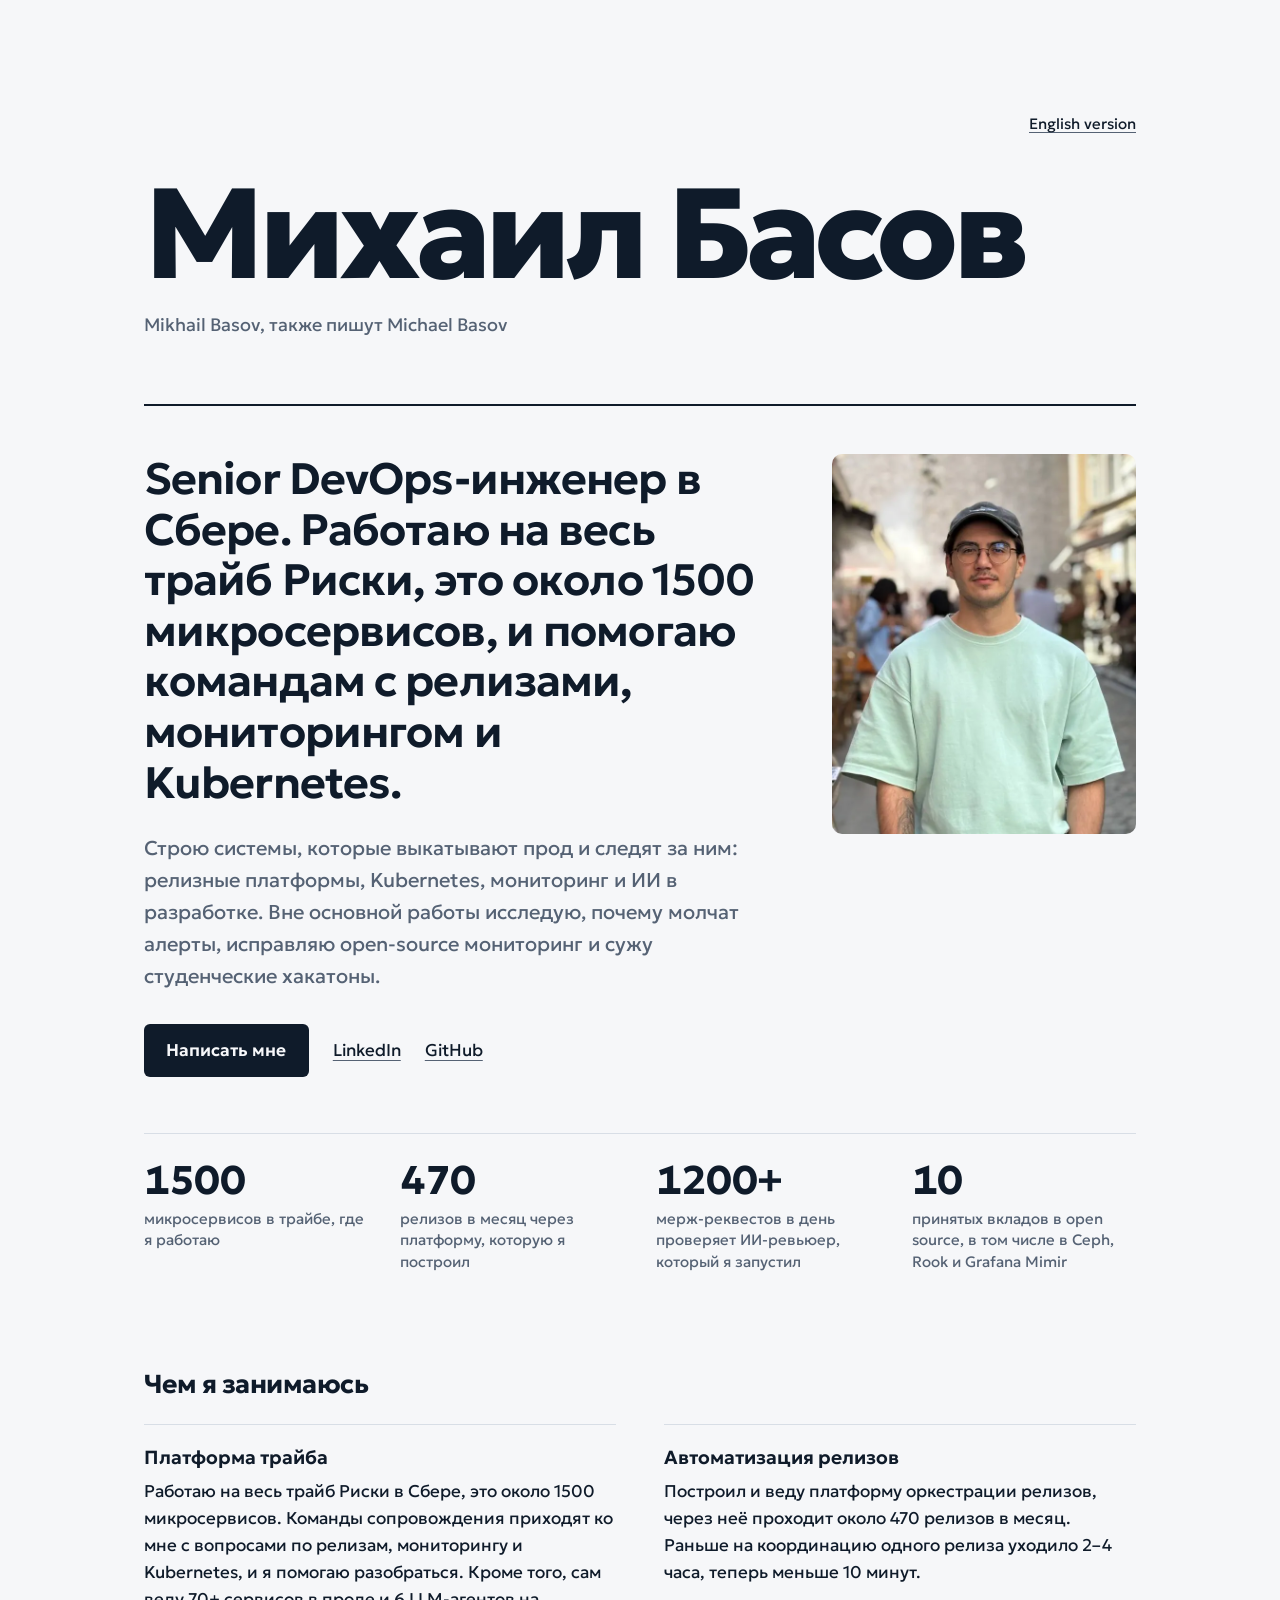
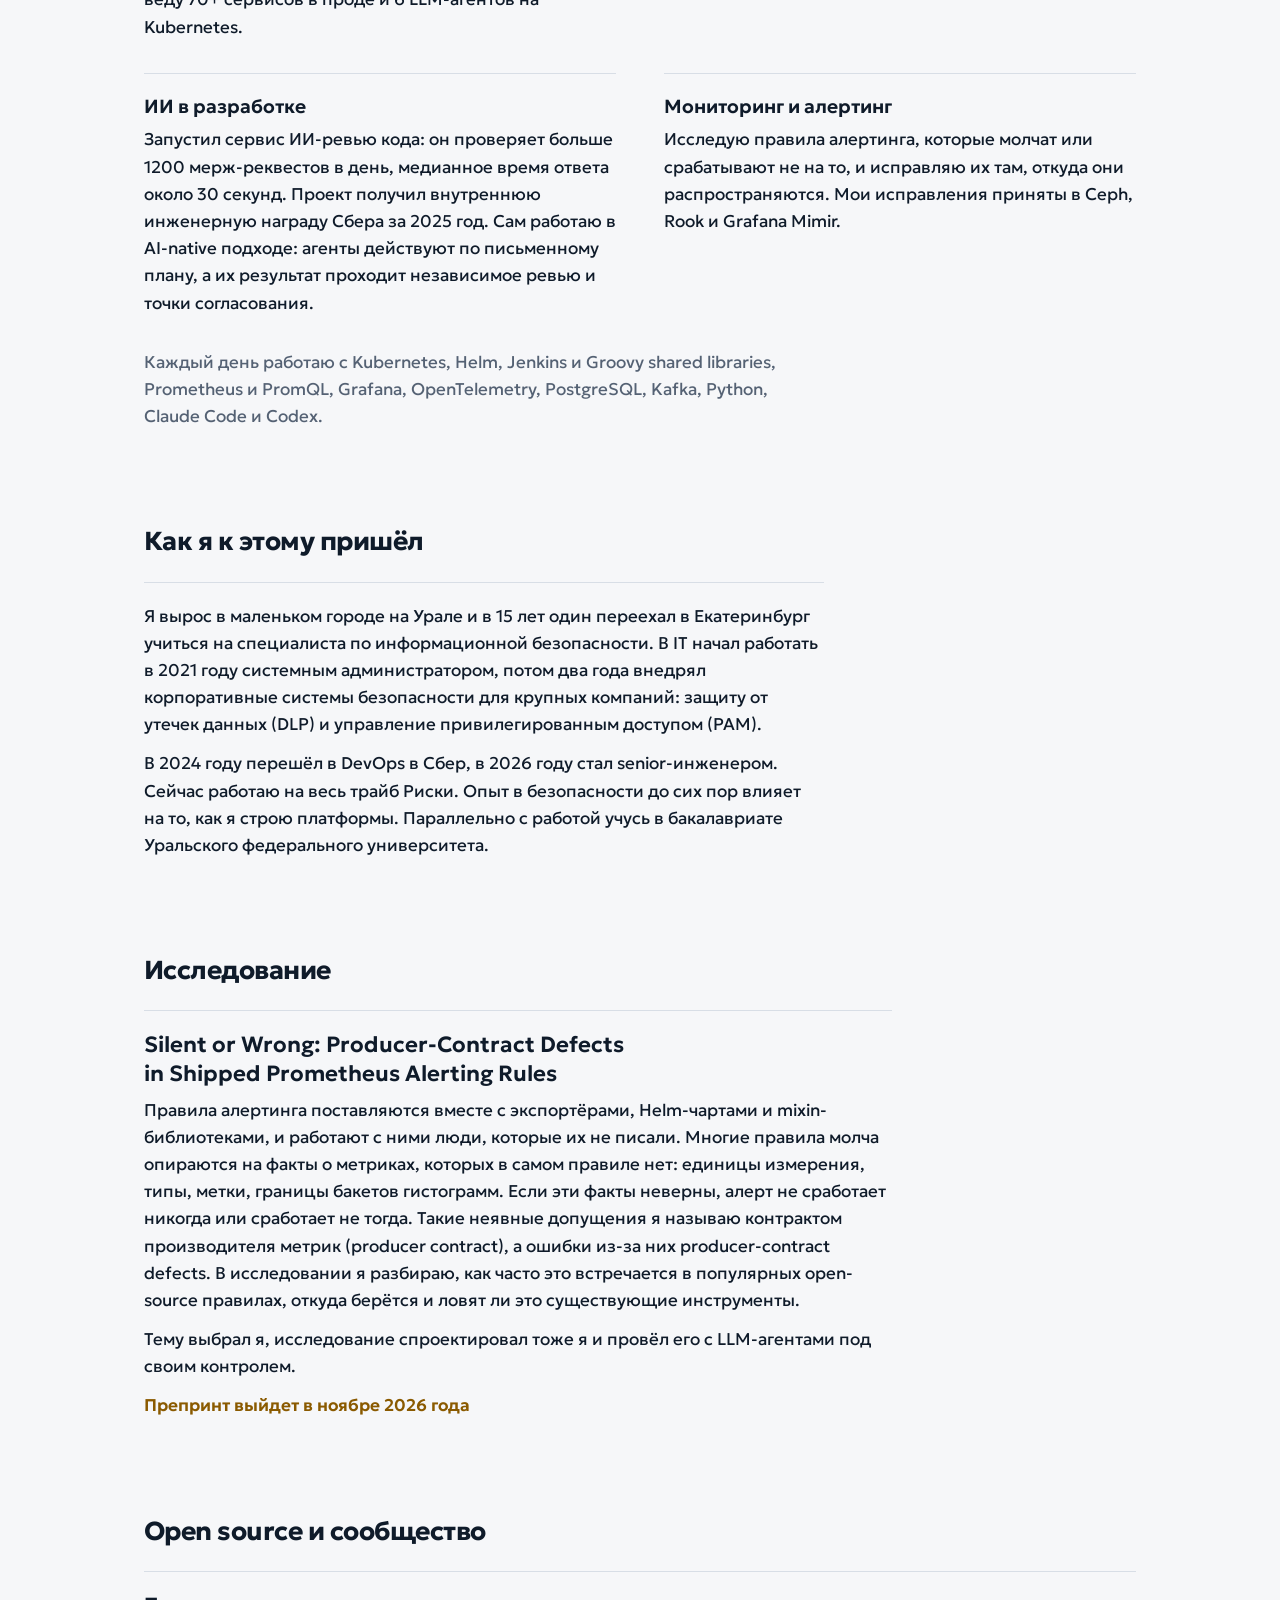
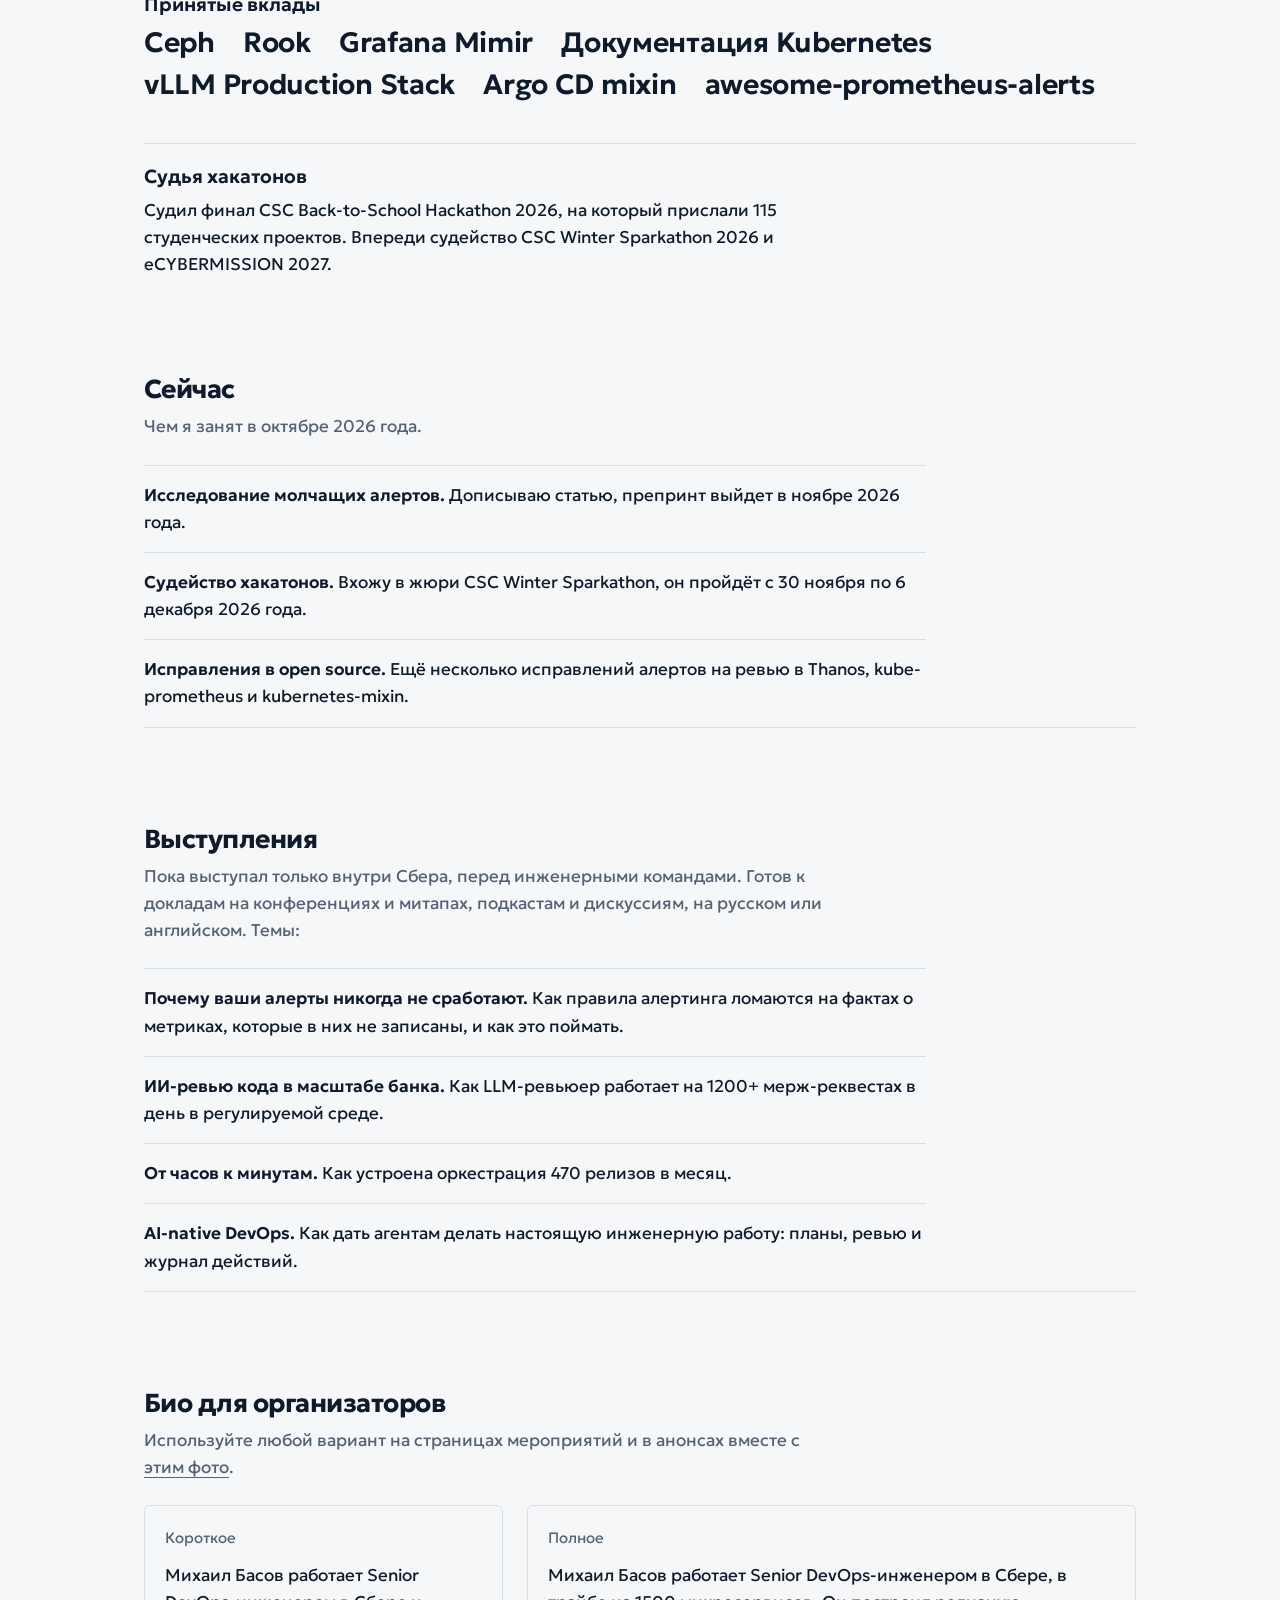
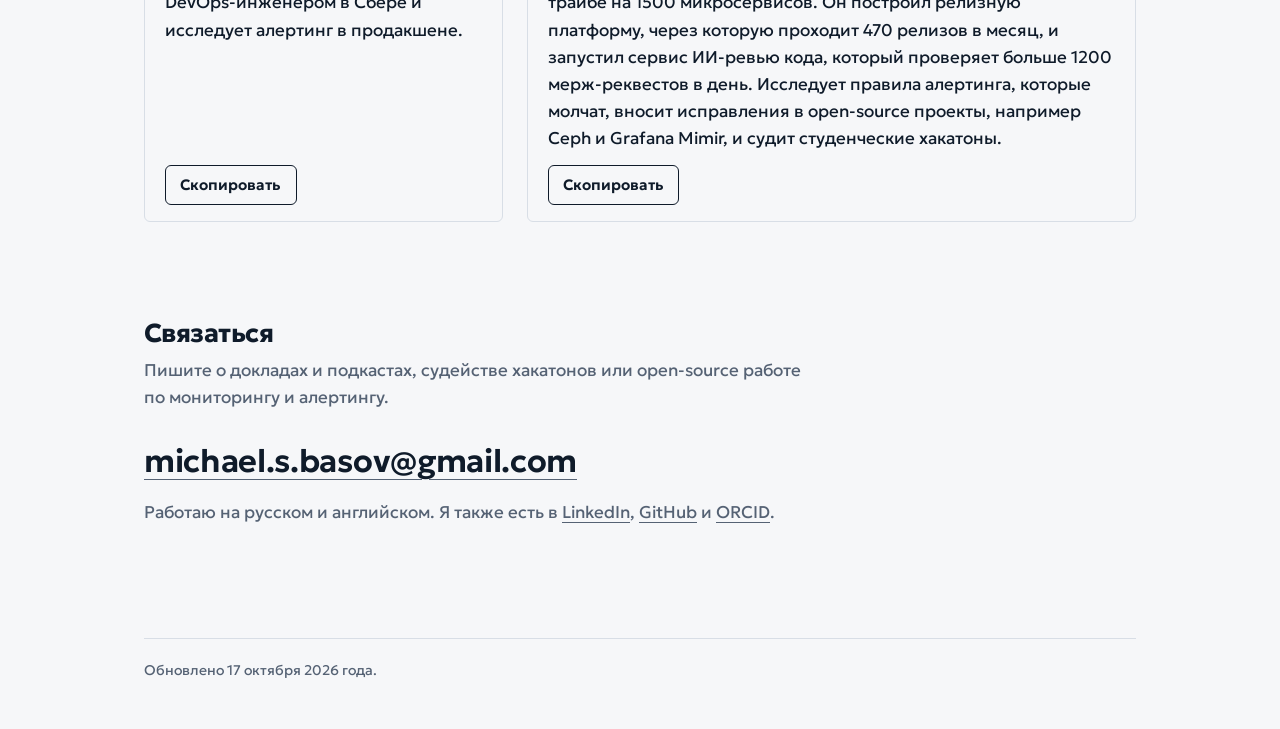
==== commit c6a9682d: "Remove country and time zone from the profile Co-Authored-By: Claude Opus 5.5 <noreply@anthropic.com" ====
--- a/ru/index.html
+++ b/ru/index.html
@@ -63,7 +63,6 @@
       "sameAs": ["https://www.wikidata.org/wiki/Q1506552", "https://en.wikipedia.org/wiki/Ural_Federal_University"]
     },
     "alumniOf": {"@type": "EducationalOrganization", "name": "Колледж Ползунова", "alternateName": "Polzunov College"},
-    "homeLocation": {"@type": "Country", "name": "Казахстан"},
     "award": "Внутренняя инженерная награда Сбера за 2025 год",
     "knowsLanguage": ["ru", "en"],
     "knowsAbout": ["DevOps", "Платформенная инженерия", "Kubernetes", "Релизная инженерия", "CI/CD", "Наблюдаемость", "Prometheus", "Алертинг", "Producer-contract defects", "SRE", "ИИ-ревью кода", "LLM-агенты"],
@@ -215,7 +214,7 @@
       <h2 id="contact-title">Связаться</h2>
       <p class="note">Пишите о докладах и подкастах, судействе хакатонов или open-source работе по мониторингу и алертингу.</p>
       <p class="contact-line"><a href="mailto:michael.s.basov@gmail.com">michael.s.basov@gmail.com</a></p>
-      <p class="contact-more">Живу в Казахстане, UTC+5. Работаю на русском и английском. Я также есть в <a rel="me" href="https://www.linkedin.com/in/michael-basov">LinkedIn</a>, <a rel="me" href="https://github.com/banlor">GitHub</a> и <a rel="me" href="https://orcid.org/0009-0002-6459-9166">ORCID</a>.</p>
+      <p class="contact-more">Работаю на русском и английском. Я также есть в <a rel="me" href="https://www.linkedin.com/in/michael-basov">LinkedIn</a>, <a rel="me" href="https://github.com/banlor">GitHub</a> и <a rel="me" href="https://orcid.org/0009-0002-6459-9166">ORCID</a>.</p>
     </section>
   </main>
 
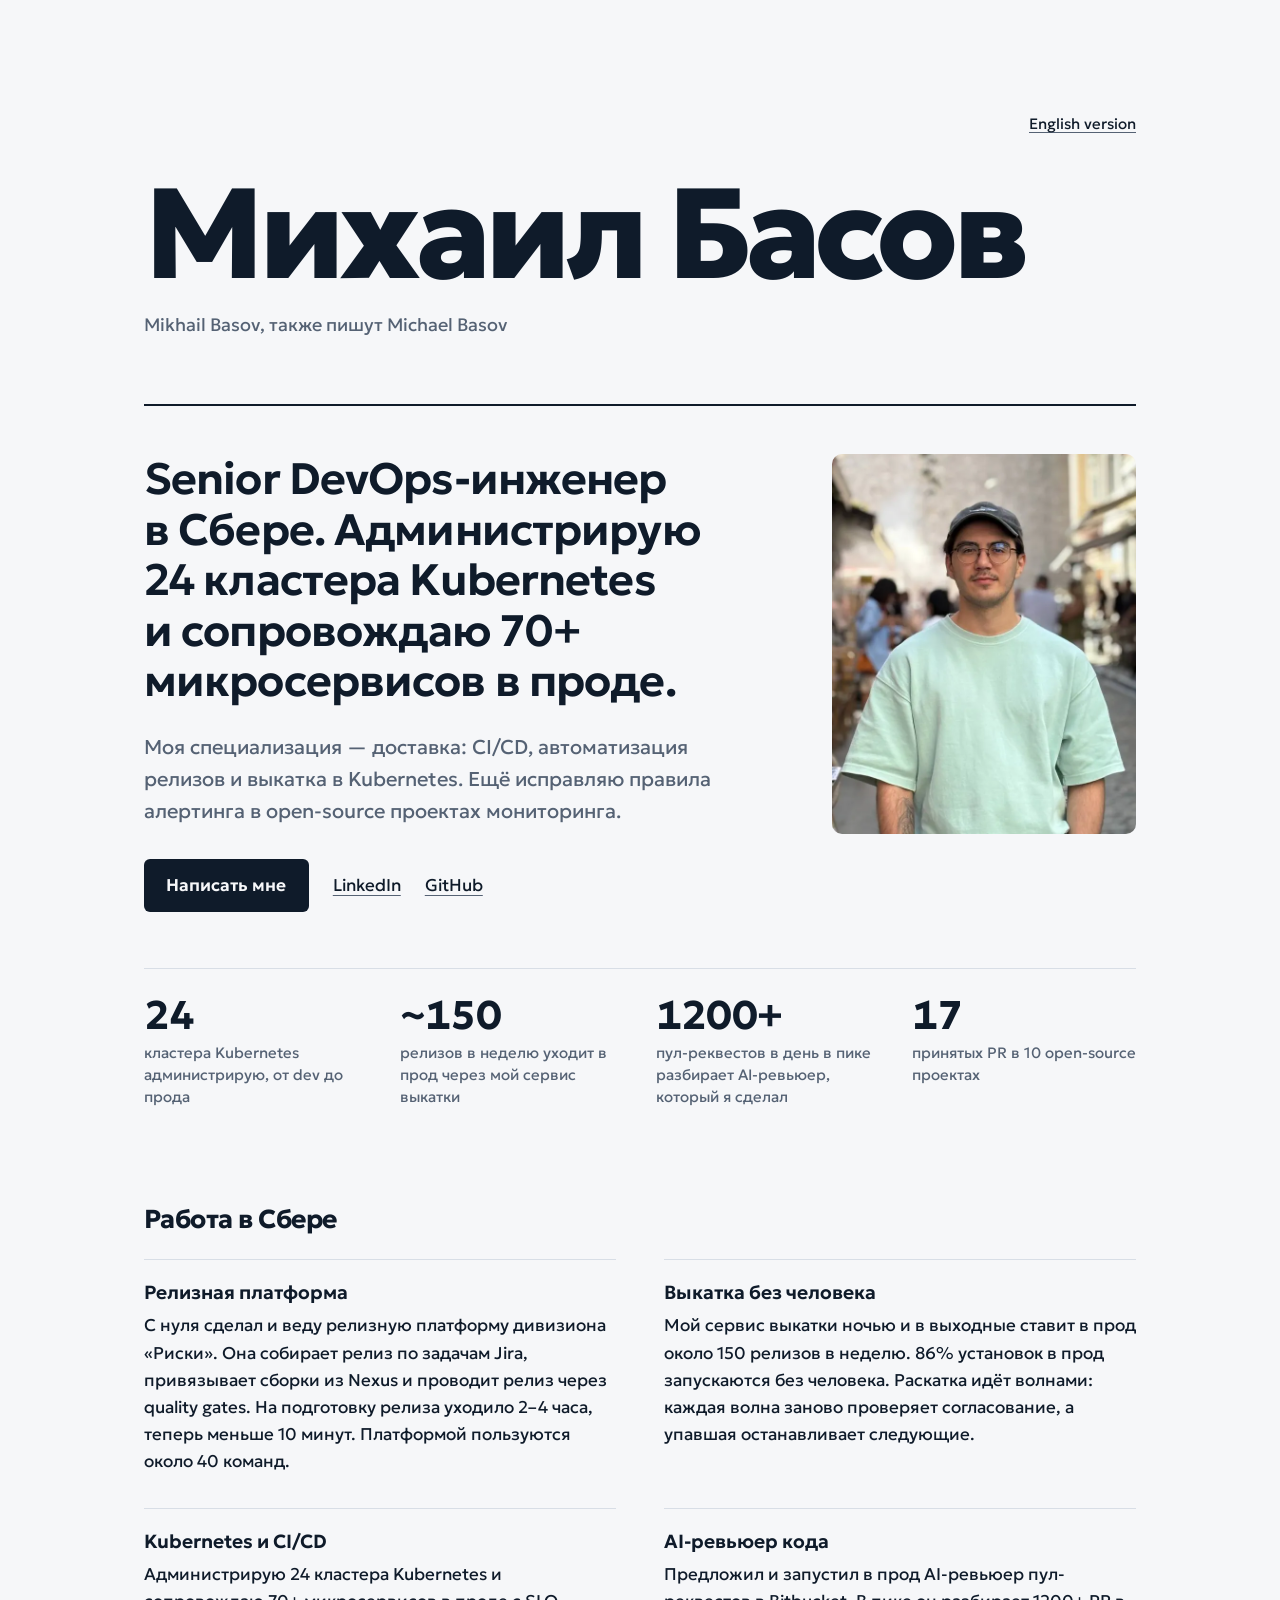
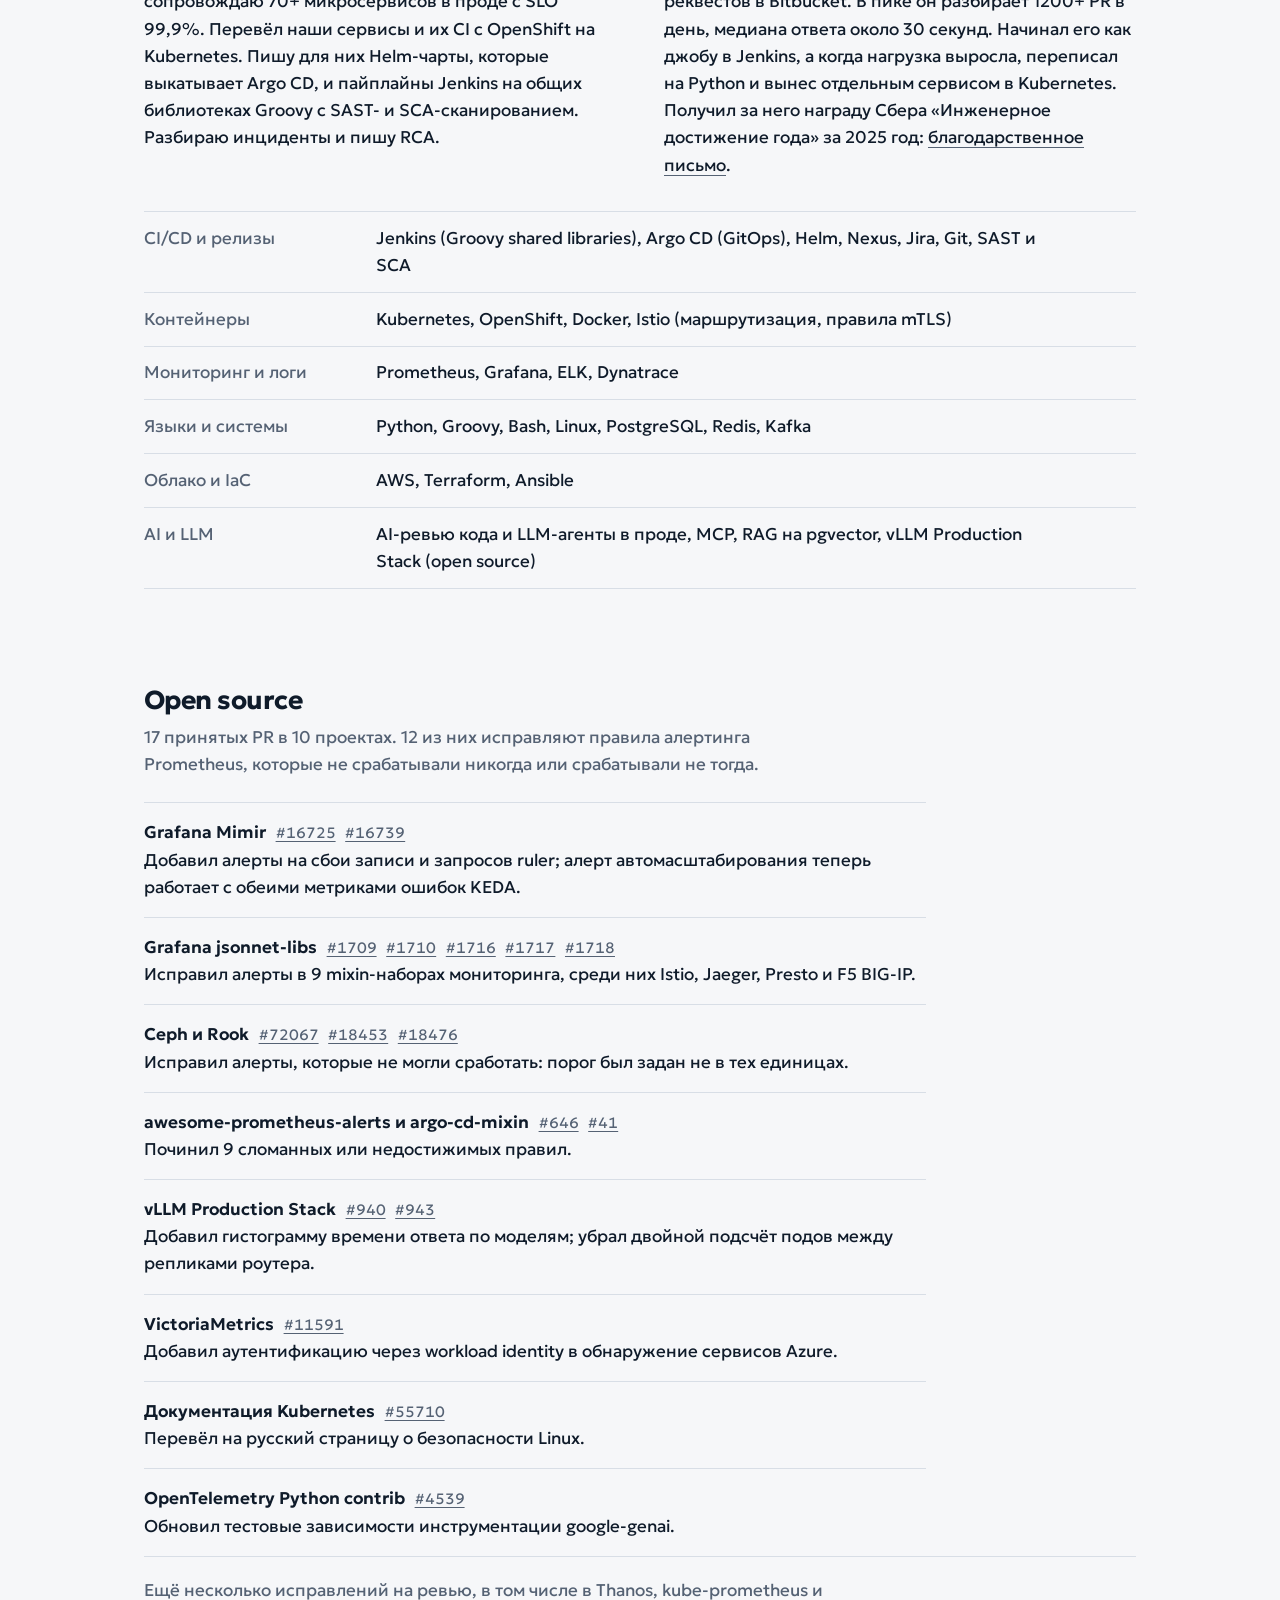
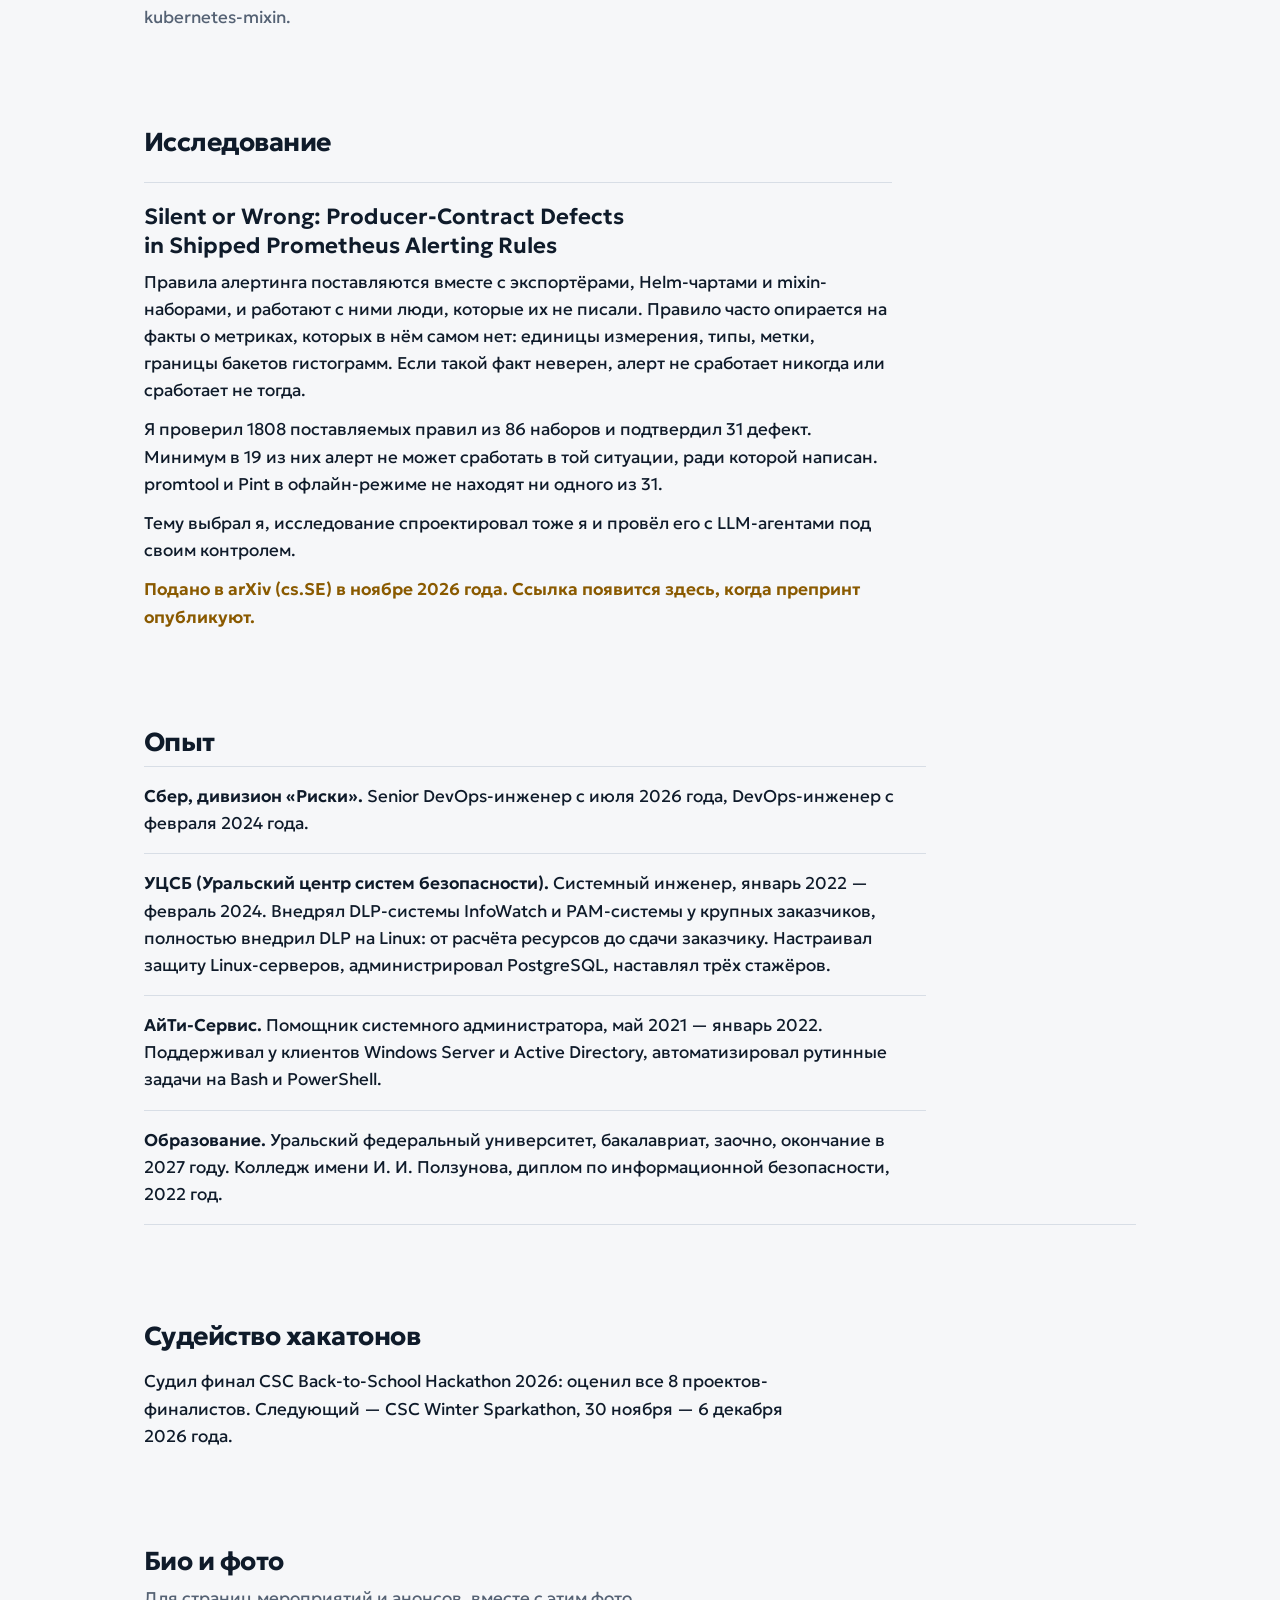
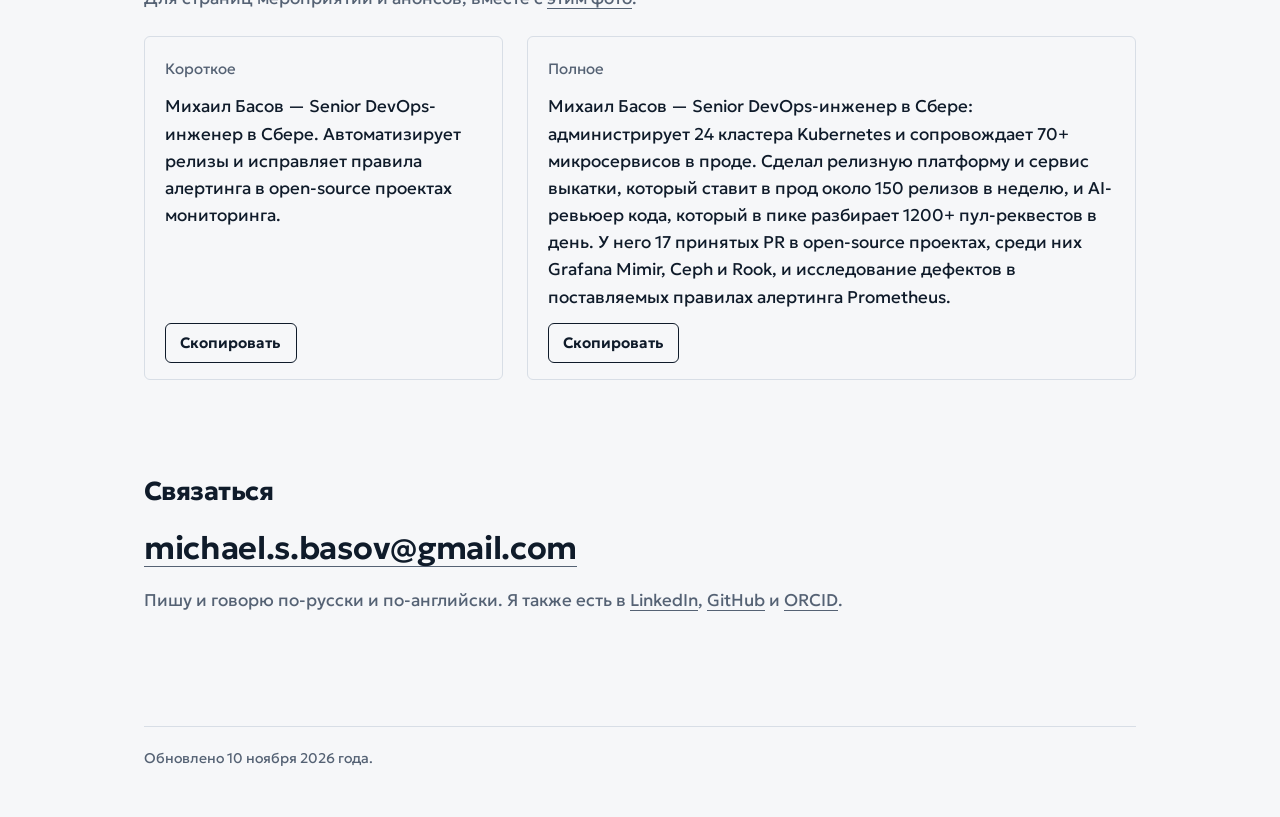
==== commit cbaae2d5: "Rewrite the profile to match the current CV Both pages and llms.txt now state the same facts as the " ====
--- a/ru/index.html
+++ b/ru/index.html
@@ -4,18 +4,20 @@
 <meta charset="utf-8">
 <meta name="viewport" content="width=device-width, initial-scale=1">
 <title>Михаил Басов, Senior DevOps-инженер</title>
-<meta name="description" content="Михаил Басов работает Senior DevOps-инженером в Сбере, в трайбе на 1500 микросервисов. Исследует алертинг, исправляет open-source мониторинг и судит студенческие хакатоны.">
+<meta name="description" content="Михаил Басов — Senior DevOps-инженер в Сбере: 24 кластера Kubernetes, автоматизация релизов, AI-ревьюер кода и исправления алертинга в open-source проектах мониторинга.">
 <meta name="author" content="Михаил Басов">
 <link rel="canonical" href="https://mikhailbasov.github.io/ru/">
 <link rel="alternate" hreflang="en" href="https://mikhailbasov.github.io/">
 <link rel="alternate" hreflang="ru" href="https://mikhailbasov.github.io/ru/">
 <link rel="alternate" hreflang="x-default" href="https://mikhailbasov.github.io/">
 <meta name="color-scheme" content="light dark">
+<meta name="robots" content="max-image-preview:large">
+<meta property="og:site_name" content="Mikhail Basov">
 <meta property="og:type" content="profile">
 <meta property="og:locale" content="ru_RU">
 <meta property="og:locale:alternate" content="en_US">
 <meta property="og:title" content="Михаил Басов, Senior DevOps-инженер">
-<meta property="og:description" content="Senior DevOps-инженер в Сбере, исследователь алертинга, контрибьютор open source и судья хакатонов.">
+<meta property="og:description" content="Senior DevOps-инженер в Сбере: Kubernetes, автоматизация релизов, AI-ревью кода и исправления алертинга в open source.">
 <meta property="og:url" content="https://mikhailbasov.github.io/ru/">
 <meta property="profile:first_name" content="Михаил">
 <meta property="profile:last_name" content="Басов">
@@ -24,7 +26,9 @@
 <meta property="og:image:height" content="800">
 <meta property="og:image:alt" content="Михаил Басов">
 <meta name="twitter:card" content="summary">
-<link rel="icon" href="/favicon.svg" type="image/svg+xml">
+<link rel="icon" href="/icon-192.png" type="image/png" sizes="192x192">
+<link rel="icon" href="/favicon.ico" sizes="48x48">
+<link rel="apple-touch-icon" href="/apple-touch-icon.png">
 <link rel="alternate" type="text/markdown" href="/llms.txt" title="Профиль для языковых моделей">
 <link rel="preconnect" href="https://fonts.googleapis.com">
 <link rel="preconnect" href="https://fonts.gstatic.com" crossorigin>
@@ -37,7 +41,7 @@
   "url": "https://mikhailbasov.github.io/ru/",
   "name": "Михаил Басов",
   "inLanguage": "ru",
-  "dateModified": "2026-10-17",
+  "dateModified": "2026-11-10T11:10:32Z",
   "mainEntity": {
     "@type": "Person",
     "@id": "https://mikhailbasov.github.io/#person",
@@ -49,7 +53,7 @@
     "image": "https://mikhailbasov.github.io/mikhail-basov.jpg",
     "email": "mailto:michael.s.basov@gmail.com",
     "jobTitle": "Senior DevOps-инженер",
-    "description": "Михаил Басов работает Senior DevOps-инженером в Сбере, в трайбе на 1500 микросервисов. Он построил релизную платформу, через которую проходит 470 релизов в месяц, и запустил сервис ИИ-ревью кода, который проверяет больше 1200 мерж-реквестов в день. Исследует правила алертинга, которые молчат, вносит исправления в open-source проекты, например Ceph и Grafana Mimir, и судит студенческие хакатоны.",
+    "description": "Михаил Басов — Senior DevOps-инженер в Сбере: администрирует 24 кластера Kubernetes и сопровождает 70+ микросервисов в проде. Сделал релизную платформу и сервис выкатки, который ставит в прод около 150 релизов в неделю, и AI-ревьюер кода, который в пике разбирает 1200+ пул-реквестов в день. У него 17 принятых PR в open-source проектах, среди них Grafana Mimir, Ceph и Rook, и исследование дефектов в поставляемых правилах алертинга Prometheus.",
     "worksFor": {
       "@type": "Organization",
       "name": "Сбер",
@@ -62,10 +66,9 @@
       "alternateName": "Ural Federal University",
       "sameAs": ["https://www.wikidata.org/wiki/Q1506552", "https://en.wikipedia.org/wiki/Ural_Federal_University"]
     },
-    "alumniOf": {"@type": "EducationalOrganization", "name": "Колледж Ползунова", "alternateName": "Polzunov College"},
-    "award": "Внутренняя инженерная награда Сбера за 2025 год",
+    "award": "Награда Сбера «Инженерное достижение года», 2025 (внутренняя)",
     "knowsLanguage": ["ru", "en"],
-    "knowsAbout": ["DevOps", "Платформенная инженерия", "Kubernetes", "Релизная инженерия", "CI/CD", "Наблюдаемость", "Prometheus", "Алертинг", "Producer-contract defects", "SRE", "ИИ-ревью кода", "LLM-агенты"],
+    "knowsAbout": ["DevOps", "Kubernetes", "CI/CD", "Автоматизация релизов", "GitOps", "Prometheus", "Правила алертинга", "AI-ревью кода"],
     "identifier": {"@type": "PropertyValue", "propertyID": "ORCID", "value": "0009-0002-6459-9166"},
     "sameAs": [
       "https://github.com/banlor",
@@ -88,8 +91,8 @@
   <main>
     <section class="hero" aria-label="Знакомство">
       <div class="hero-text">
-        <p class="pitch">Senior DevOps-инженер в Сбере. Работаю на весь трайб Риски, это около 1500 микросервисов, и помогаю командам с релизами, мониторингом и Kubernetes.</p>
-        <p class="sub">Строю системы, которые выкатывают прод и следят за ним: релизные платформы, Kubernetes, мониторинг и ИИ в разработке. Вне основной работы исследую, почему молчат алерты, исправляю open-source мониторинг и сужу студенческие хакатоны.</p>
+        <p class="pitch">Senior DevOps-инженер в Сбере. Администрирую 24 кластера Kubernetes и сопровождаю 70+ микросервисов в проде.</p>
+        <p class="sub">Моя специализация — доставка: CI/CD, автоматизация релизов и выкатка в Kubernetes. Ещё исправляю правила алертинга в open-source проектах мониторинга.</p>
         <p class="cta">
           <a class="button" href="mailto:michael.s.basov@gmail.com">Написать мне</a>
           <a rel="me" href="https://www.linkedin.com/in/michael-basov">LinkedIn</a>
@@ -103,108 +106,96 @@
     </section>
 
     <ul class="numbers" aria-label="В цифрах">
-      <li><strong>1500</strong><span>микросервисов в трайбе, где я работаю</span></li>
-      <li><strong>470</strong><span>релизов в месяц через платформу, которую я построил</span></li>
-      <li><strong>1200+</strong><span>мерж-реквестов в день проверяет ИИ-ревьюер, который я запустил</span></li>
-      <li><strong>10</strong><span>принятых вкладов в open source, в том числе в Ceph, Rook и Grafana Mimir</span></li>
+      <li><strong>24</strong><span>кластера Kubernetes администрирую, от dev до прода</span></li>
+      <li><strong>~150</strong><span>релизов в неделю уходит в прод через мой сервис выкатки</span></li>
+      <li><strong>1200+</strong><span>пул-реквестов в день в пике разбирает AI-ревьюер, который я сделал</span></li>
+      <li><strong>17</strong><span>принятых PR в 10 open-source проектах</span></li>
     </ul>
 
-    <section id="expertise" aria-labelledby="expertise-title">
-      <h2 id="expertise-title">Чем я занимаюсь</h2>
+    <section id="work" aria-labelledby="work-title">
+      <h2 id="work-title">Работа в Сбере</h2>
       <div class="pillars">
         <article>
-          <h3>Платформа трайба</h3>
-          <p>Работаю на весь трайб Риски в Сбере, это около 1500 микросервисов. Команды сопровождения приходят ко мне с вопросами по релизам, мониторингу и Kubernetes, и я помогаю разобраться. Кроме того, сам веду 70+ сервисов в проде и 6 LLM-агентов на Kubernetes.</p>
-        </article>
-        <article>
-          <h3>Автоматизация релизов</h3>
-          <p>Построил и веду платформу оркестрации релизов, через неё проходит около 470 релизов в месяц. Раньше на координацию одного релиза уходило 2–4 часа, теперь меньше 10 минут.</p>
-        </article>
-        <article>
-          <h3>ИИ в разработке</h3>
-          <p>Запустил сервис ИИ-ревью кода: он проверяет больше 1200 мерж-реквестов в день, медианное время ответа около 30 секунд. Проект получил внутреннюю инженерную награду Сбера за 2025 год. Сам работаю в AI-native подходе: агенты действуют по письменному плану, а их результат проходит независимое ревью и точки согласования.</p>
-        </article>
-        <article>
-          <h3>Мониторинг и алертинг</h3>
-          <p>Исследую правила алертинга, которые молчат или срабатывают не на то, и исправляю их там, откуда они распространяются. Мои исправления приняты в Ceph, Rook и Grafana Mimir.</p>
-        </article>
-      </div>
-      <p class="background">Каждый день работаю с Kubernetes, Helm, Jenkins и Groovy shared libraries, Prometheus и PromQL, Grafana, OpenTelemetry, PostgreSQL, Kafka, Python, Claude Code и Codex.</p>
-    </section>
-
-    <section id="story" aria-labelledby="story-title">
-      <h2 id="story-title">Как я к этому пришёл</h2>
-      <div class="prose">
-        <p>Я вырос в маленьком городе на Урале и в 15 лет один переехал в Екатеринбург учиться на специалиста по информационной безопасности. В IT начал работать в 2021 году системным администратором, потом два года внедрял корпоративные системы безопасности для крупных компаний: защиту от утечек данных (DLP) и управление привилегированным доступом (PAM).</p>
-        <p>В 2024 году перешёл в DevOps в Сбер, в 2026 году стал senior-инженером. Сейчас работаю на весь трайб Риски. Опыт в безопасности до сих пор влияет на то, как я строю платформы. Параллельно с работой учусь в бакалавриате Уральского федерального университета.</p>
-      </div>
+          <h3>Релизная платформа</h3>
+          <p>С нуля сделал и веду релизную платформу дивизиона «Риски». Она собирает релиз по задачам Jira, привязывает сборки из Nexus и проводит релиз через quality gates. На подготовку релиза уходило 2–4 часа, теперь меньше 10 минут. Платформой пользуются около 40 команд.</p>
+        </article>
+        <article>
+          <h3>Выкатка без человека</h3>
+          <p>Мой сервис выкатки ночью и в выходные ставит в прод около 150 релизов в неделю. 86% установок в прод запускаются без человека. Раскатка идёт волнами: каждая волна заново проверяет согласование, а упавшая останавливает следующие.</p>
+        </article>
+        <article>
+          <h3>Kubernetes и CI/CD</h3>
+          <p>Администрирую 24 кластера Kubernetes и сопровождаю 70+ микросервисов в проде с SLO 99,9%. Перевёл наши сервисы и их CI с OpenShift на Kubernetes. Пишу для них Helm-чарты, которые выкатывает Argo CD, и пайплайны Jenkins на общих библиотеках Groovy с SAST- и SCA-сканированием. Разбираю инциденты и пишу RCA.</p>
+        </article>
+        <article>
+          <h3>AI-ревьюер кода</h3>
+          <p>Предложил и запустил в прод AI-ревьюер пул-реквестов в Bitbucket. В пике он разбирает 1200+ PR в день, медиана ответа около 30 секунд. Начинал его как джобу в Jenkins, а когда нагрузка выросла, переписал на Python и вынес отдельным сервисом в Kubernetes. Получил за него награду Сбера «Инженерное достижение года» за 2025 год: <a href="https://mikhail-basov-docs.s3.eu-central-1.amazonaws.com/index.html?lang=ru">благодарственное письмо</a>.</p>
+        </article>
+      </div>
+      <dl class="stack">
+        <div><dt>CI/CD и релизы</dt><dd>Jenkins (Groovy shared libraries), Argo CD (GitOps), Helm, Nexus, Jira, Git, SAST и SCA</dd></div>
+        <div><dt>Контейнеры</dt><dd>Kubernetes, OpenShift, Docker, Istio (маршрутизация, правила mTLS)</dd></div>
+        <div><dt>Мониторинг и логи</dt><dd>Prometheus, Grafana, ELK, Dynatrace</dd></div>
+        <div><dt>Языки и системы</dt><dd>Python, Groovy, Bash, Linux, PostgreSQL, Redis, Kafka</dd></div>
+        <div><dt>Облако и IaC</dt><dd>AWS, Terraform, Ansible</dd></div>
+        <div><dt>AI и LLM</dt><dd>AI-ревью кода и LLM-агенты в проде, MCP, RAG на pgvector, vLLM Production Stack (open source)</dd></div>
+      </dl>
+    </section>
+
+    <section id="open-source" aria-labelledby="open-source-title">
+      <h2 id="open-source-title">Open source</h2>
+      <p class="note">17 принятых PR в 10 проектах. 12 из них исправляют правила алертинга Prometheus, которые не срабатывали никогда или срабатывали не тогда.</p>
+      <ul class="topics">
+        <li><strong>Grafana Mimir</strong> <span class="prs"><a href="https://github.com/grafana/mimir/pull/16725">#16725</a> <a href="https://github.com/grafana/mimir/pull/16739">#16739</a></span><br>Добавил алерты на сбои записи и запросов ruler; алерт автомасштабирования теперь работает с обеими метриками ошибок KEDA.</li>
+        <li><strong>Grafana jsonnet-libs</strong> <span class="prs"><a href="https://github.com/grafana/jsonnet-libs/pull/1709">#1709</a> <a href="https://github.com/grafana/jsonnet-libs/pull/1710">#1710</a> <a href="https://github.com/grafana/jsonnet-libs/pull/1716">#1716</a> <a href="https://github.com/grafana/jsonnet-libs/pull/1717">#1717</a> <a href="https://github.com/grafana/jsonnet-libs/pull/1718">#1718</a></span><br>Исправил алерты в 9 mixin-наборах мониторинга, среди них Istio, Jaeger, Presto и F5 BIG-IP.</li>
+        <li><strong>Ceph и Rook</strong> <span class="prs"><a href="https://github.com/ceph/ceph/pull/72067">#72067</a> <a href="https://github.com/rook/rook/pull/18453">#18453</a> <a href="https://github.com/rook/rook/pull/18476">#18476</a></span><br>Исправил алерты, которые не могли сработать: порог был задан не в тех единицах.</li>
+        <li><strong>awesome-prometheus-alerts и argo-cd-mixin</strong> <span class="prs"><a href="https://github.com/samber/awesome-prometheus-alerts/pull/646">#646</a> <a href="https://github.com/adinhodovic/argo-cd-mixin/pull/41">#41</a></span><br>Починил 9 сломанных или недостижимых правил.</li>
+        <li><strong>vLLM Production Stack</strong> <span class="prs"><a href="https://github.com/vllm-project/production-stack/pull/940">#940</a> <a href="https://github.com/vllm-project/production-stack/pull/943">#943</a></span><br>Добавил гистограмму времени ответа по моделям; убрал двойной подсчёт подов между репликами роутера.</li>
+        <li><strong>VictoriaMetrics</strong> <span class="prs"><a href="https://github.com/VictoriaMetrics/VictoriaMetrics/pull/11591">#11591</a></span><br>Добавил аутентификацию через workload identity в обнаружение сервисов Azure.</li>
+        <li><strong>Документация Kubernetes</strong> <span class="prs"><a href="https://github.com/kubernetes/website/pull/55710">#55710</a></span><br>Перевёл на русский страницу о безопасности Linux.</li>
+        <li><strong>OpenTelemetry Python contrib</strong> <span class="prs"><a href="https://github.com/open-telemetry/opentelemetry-python-contrib/pull/4539">#4539</a></span><br>Обновил тестовые зависимости инструментации google-genai.</li>
+      </ul>
+      <p class="after">Ещё несколько исправлений на ревью, в том числе в Thanos, kube-prometheus и kubernetes-mixin.</p>
     </section>
 
     <section id="research" aria-labelledby="research-title">
       <h2 id="research-title">Исследование</h2>
       <div class="paper">
         <h3 lang="en">Silent or Wrong: Producer-Contract Defects in Shipped Prometheus Alerting Rules</h3>
-        <p>Правила алертинга поставляются вместе с экспортёрами, Helm-чартами и mixin-библиотеками, и работают с ними люди, которые их не писали. Многие правила молча опираются на факты о метриках, которых в самом правиле нет: единицы измерения, типы, метки, границы бакетов гистограмм. Если эти факты неверны, алерт не сработает никогда или сработает не тогда. Такие неявные допущения я называю контрактом производителя метрик (producer contract), а ошибки из-за них producer-contract defects. В исследовании я разбираю, как часто это встречается в популярных open-source правилах, откуда берётся и ловят ли это существующие инструменты.</p>
+        <p>Правила алертинга поставляются вместе с экспортёрами, Helm-чартами и mixin-наборами, и работают с ними люди, которые их не писали. Правило часто опирается на факты о метриках, которых в нём самом нет: единицы измерения, типы, метки, границы бакетов гистограмм. Если такой факт неверен, алерт не сработает никогда или сработает не тогда.</p>
+        <p>Я проверил 1808 поставляемых правил из 86 наборов и подтвердил 31 дефект. Минимум в 19 из них алерт не может сработать в той ситуации, ради которой написан. promtool и Pint в офлайн-режиме не находят ни одного из 31.</p>
         <p>Тему выбрал я, исследование спроектировал тоже я и провёл его с LLM-агентами под своим контролем.</p>
-        <p class="status">Препринт выйдет в ноябре 2026 года</p>
-      </div>
-    </section>
-
-    <section id="community" aria-labelledby="community-title">
-      <h2 id="community-title">Open source и сообщество</h2>
-      <div class="community">
-        <div>
-          <h3>Принятые вклады</h3>
-          <ul class="projects">
-            <li>Ceph</li>
-            <li>Rook</li>
-            <li>Grafana Mimir</li>
-            <li>Документация Kubernetes</li>
-            <li>vLLM Production Stack</li>
-            <li>Argo CD mixin</li>
-            <li>awesome-prometheus-alerts</li>
-          </ul>
-        </div>
-        <div>
-          <h3>Судья хакатонов</h3>
-          <p>Судил финал CSC Back-to-School Hackathon 2026, на который прислали 115 студенческих проектов. Впереди судейство CSC Winter Sparkathon 2026 и eCYBERMISSION 2027.</p>
-        </div>
-      </div>
-    </section>
-
-    <section id="now" aria-labelledby="now-title">
-      <h2 id="now-title">Сейчас</h2>
-      <p class="note">Чем я занят в октябре 2026 года.</p>
+        <p class="status">Подано в arXiv (cs.SE) в ноябре 2026 года. Ссылка появится здесь, когда препринт опубликуют.</p>
+      </div>
+    </section>
+
+    <section id="experience" aria-labelledby="experience-title">
+      <h2 id="experience-title">Опыт</h2>
       <ul class="topics">
-        <li><strong>Исследование молчащих алертов.</strong> Дописываю статью, препринт выйдет в ноябре 2026 года.</li>
-        <li><strong>Судейство хакатонов.</strong> Вхожу в жюри CSC Winter Sparkathon, он пройдёт с 30 ноября по 6 декабря 2026 года.</li>
-        <li><strong>Исправления в open source.</strong> Ещё несколько исправлений алертов на ревью в Thanos, kube-prometheus и kubernetes-mixin.</li>
+        <li><strong>Сбер, дивизион «Риски».</strong> Senior DevOps-инженер с июля 2026 года, DevOps-инженер с февраля 2024 года.</li>
+        <li><strong>УЦСБ (Уральский центр систем безопасности).</strong> Системный инженер, январь 2022 — февраль 2024. Внедрял DLP-системы InfoWatch и PAM-системы у крупных заказчиков, полностью внедрил DLP на Linux: от расчёта ресурсов до сдачи заказчику. Настраивал защиту Linux-серверов, администрировал PostgreSQL, наставлял трёх стажёров.</li>
+        <li><strong>АйТи-Сервис.</strong> Помощник системного администратора, май 2021 — январь 2022. Поддерживал у клиентов Windows Server и Active Directory, автоматизировал рутинные задачи на Bash и PowerShell.</li>
+        <li><strong>Образование.</strong> Уральский федеральный университет, бакалавриат, заочно, окончание в 2027 году. Колледж имени И. И. Ползунова, диплом по информационной безопасности, 2022 год.</li>
       </ul>
     </section>
 
-    <section id="talks" aria-labelledby="talks-title">
-      <h2 id="talks-title">Выступления</h2>
-      <p class="note">Пока выступал только внутри Сбера, перед инженерными командами. Готов к докладам на конференциях и митапах, подкастам и дискуссиям, на русском или английском. Темы:</p>
-      <ul class="topics">
-        <li><strong>Почему ваши алерты никогда не сработают.</strong> Как правила алертинга ломаются на фактах о метриках, которые в них не записаны, и как это поймать.</li>
-        <li><strong>ИИ-ревью кода в масштабе банка.</strong> Как LLM-ревьюер работает на 1200+ мерж-реквестах в день в регулируемой среде.</li>
-        <li><strong>От часов к минутам.</strong> Как устроена оркестрация 470 релизов в месяц.</li>
-        <li><strong>AI-native DevOps.</strong> Как дать агентам делать настоящую инженерную работу: планы, ревью и журнал действий.</li>
-      </ul>
+    <section id="judging" aria-labelledby="judging-title">
+      <h2 id="judging-title">Судейство хакатонов</h2>
+      <p class="plain">Судил финал <span lang="en">CSC Back-to-School Hackathon 2026</span>: оценил все 8 проектов-финалистов. Следующий — <span lang="en">CSC Winter Sparkathon</span>, 30 ноября — 6 декабря 2026 года.</p>
     </section>
 
     <section id="bio" aria-labelledby="bio-title">
-      <h2 id="bio-title">Био для организаторов</h2>
-      <p class="note">Используйте любой вариант на страницах мероприятий и в анонсах вместе с <a href="/mikhail-basov.jpg" download>этим фото</a>.</p>
+      <h2 id="bio-title">Био и фото</h2>
+      <p class="note">Для страниц мероприятий и анонсов, вместе с <a href="/mikhail-basov.jpg" download>этим фото</a>.</p>
       <div class="bios">
         <figure class="bio">
           <figcaption>Короткое</figcaption>
-          <p id="bio-short">Михаил Басов работает Senior DevOps-инженером в Сбере и исследует алертинг в продакшене.</p>
+          <p id="bio-short">Михаил Басов — Senior DevOps-инженер в Сбере. Автоматизирует релизы и исправляет правила алертинга в open-source проектах мониторинга.</p>
           <button type="button" data-copy="bio-short" data-done="Скопировано" data-fallback="Текст выделен, скопируйте его">Скопировать</button>
         </figure>
         <figure class="bio">
           <figcaption>Полное</figcaption>
-          <p id="bio-full">Михаил Басов работает Senior DevOps-инженером в Сбере, в трайбе на 1500 микросервисов. Он построил релизную платформу, через которую проходит 470 релизов в месяц, и запустил сервис ИИ-ревью кода, который проверяет больше 1200 мерж-реквестов в день. Исследует правила алертинга, которые молчат, вносит исправления в open-source проекты, например Ceph и Grafana Mimir, и судит студенческие хакатоны.</p>
+          <p id="bio-full">Михаил Басов — Senior DevOps-инженер в Сбере: администрирует 24 кластера Kubernetes и сопровождает 70+ микросервисов в проде. Сделал релизную платформу и сервис выкатки, который ставит в прод около 150 релизов в неделю, и AI-ревьюер кода, который в пике разбирает 1200+ пул-реквестов в день. У него 17 принятых PR в open-source проектах, среди них Grafana Mimir, Ceph и Rook, и исследование дефектов в поставляемых правилах алертинга Prometheus.</p>
           <button type="button" data-copy="bio-full" data-done="Скопировано" data-fallback="Текст выделен, скопируйте его">Скопировать</button>
         </figure>
       </div>
@@ -212,14 +203,13 @@
 
     <section id="contact" aria-labelledby="contact-title">
       <h2 id="contact-title">Связаться</h2>
-      <p class="note">Пишите о докладах и подкастах, судействе хакатонов или open-source работе по мониторингу и алертингу.</p>
       <p class="contact-line"><a href="mailto:michael.s.basov@gmail.com">michael.s.basov@gmail.com</a></p>
-      <p class="contact-more">Работаю на русском и английском. Я также есть в <a rel="me" href="https://www.linkedin.com/in/michael-basov">LinkedIn</a>, <a rel="me" href="https://github.com/banlor">GitHub</a> и <a rel="me" href="https://orcid.org/0009-0002-6459-9166">ORCID</a>.</p>
+      <p class="contact-more">Пишу и говорю по-русски и по-английски. Я также есть в <a rel="me" href="https://www.linkedin.com/in/michael-basov">LinkedIn</a>, <a rel="me" href="https://github.com/banlor">GitHub</a> и <a rel="me" href="https://orcid.org/0009-0002-6459-9166">ORCID</a>.</p>
     </section>
   </main>
 
   <footer>
-    <p>Обновлено 17 октября 2026 года.</p>
+    <p>Обновлено 10 ноября 2026 года.</p>
   </footer>
 </div>
 <script src="/site.js" defer></script>
--- a/style.css
+++ b/style.css
@@ -134,7 +134,13 @@
 }
 .pillars article { padding-top: 1.25rem; border-top: 1px solid var(--rule); }
 .pillars p { margin: 0; max-width: 34em; }
-.background { margin: 2rem 0 0; max-width: 40em; color: var(--muted); }
+.stack { margin: 2rem 0 0; border-bottom: 1px solid var(--rule); }
+.stack > div { display: grid; gap: 0.15rem 1.5rem; padding: 0.8rem 0; border-top: 1px solid var(--rule); }
+@media (min-width: 40rem) {
+  .stack > div { grid-template-columns: 13rem minmax(0, 1fr); }
+}
+.stack dt { color: var(--muted); }
+.stack dd { margin: 0; max-width: 40em; }
 
 .prose { max-width: 40em; margin-top: 1.5rem; padding-top: 1.25rem; border-top: 1px solid var(--rule); }
 .prose p { margin: 0; }
@@ -146,22 +152,10 @@
 .paper p + p { margin-top: 0.75rem; }
 .paper .status { color: var(--pending); font-weight: 600; }
 
-.community { display: grid; gap: 2.5rem; margin-top: 1.5rem; }
-.community > div { padding-top: 1.25rem; border-top: 1px solid var(--rule); }
-.community > div > p { margin: 0; max-width: 40em; }
-.community .more { margin-top: 1rem; color: var(--muted); }
-.projects {
-  display: flex;
-  flex-wrap: wrap;
-  gap: 0.35rem 1.75rem;
-  margin: 0.5rem 0 0;
-  padding: 0;
-  list-style: none;
-  font-size: clamp(1.25rem, 2.4vw, 1.75rem);
-  font-weight: 600;
-  line-height: 1.3;
-  letter-spacing: -0.01em;
-}
+.prs { margin-left: 0.35rem; color: var(--muted); font-size: 0.9375rem; font-variant-numeric: tabular-nums; }
+.prs a { margin-right: 0.35rem; white-space: nowrap; }
+.after { margin: 1.25rem 0 0; max-width: 40em; color: var(--muted); }
+.plain { margin: 1rem 0 0; max-width: 40em; }
 
 .topics { margin: 0; padding: 0; list-style: none; border-bottom: 1px solid var(--rule); }
 .topics li { max-width: 46em; padding: 1rem 0; border-top: 1px solid var(--rule); }
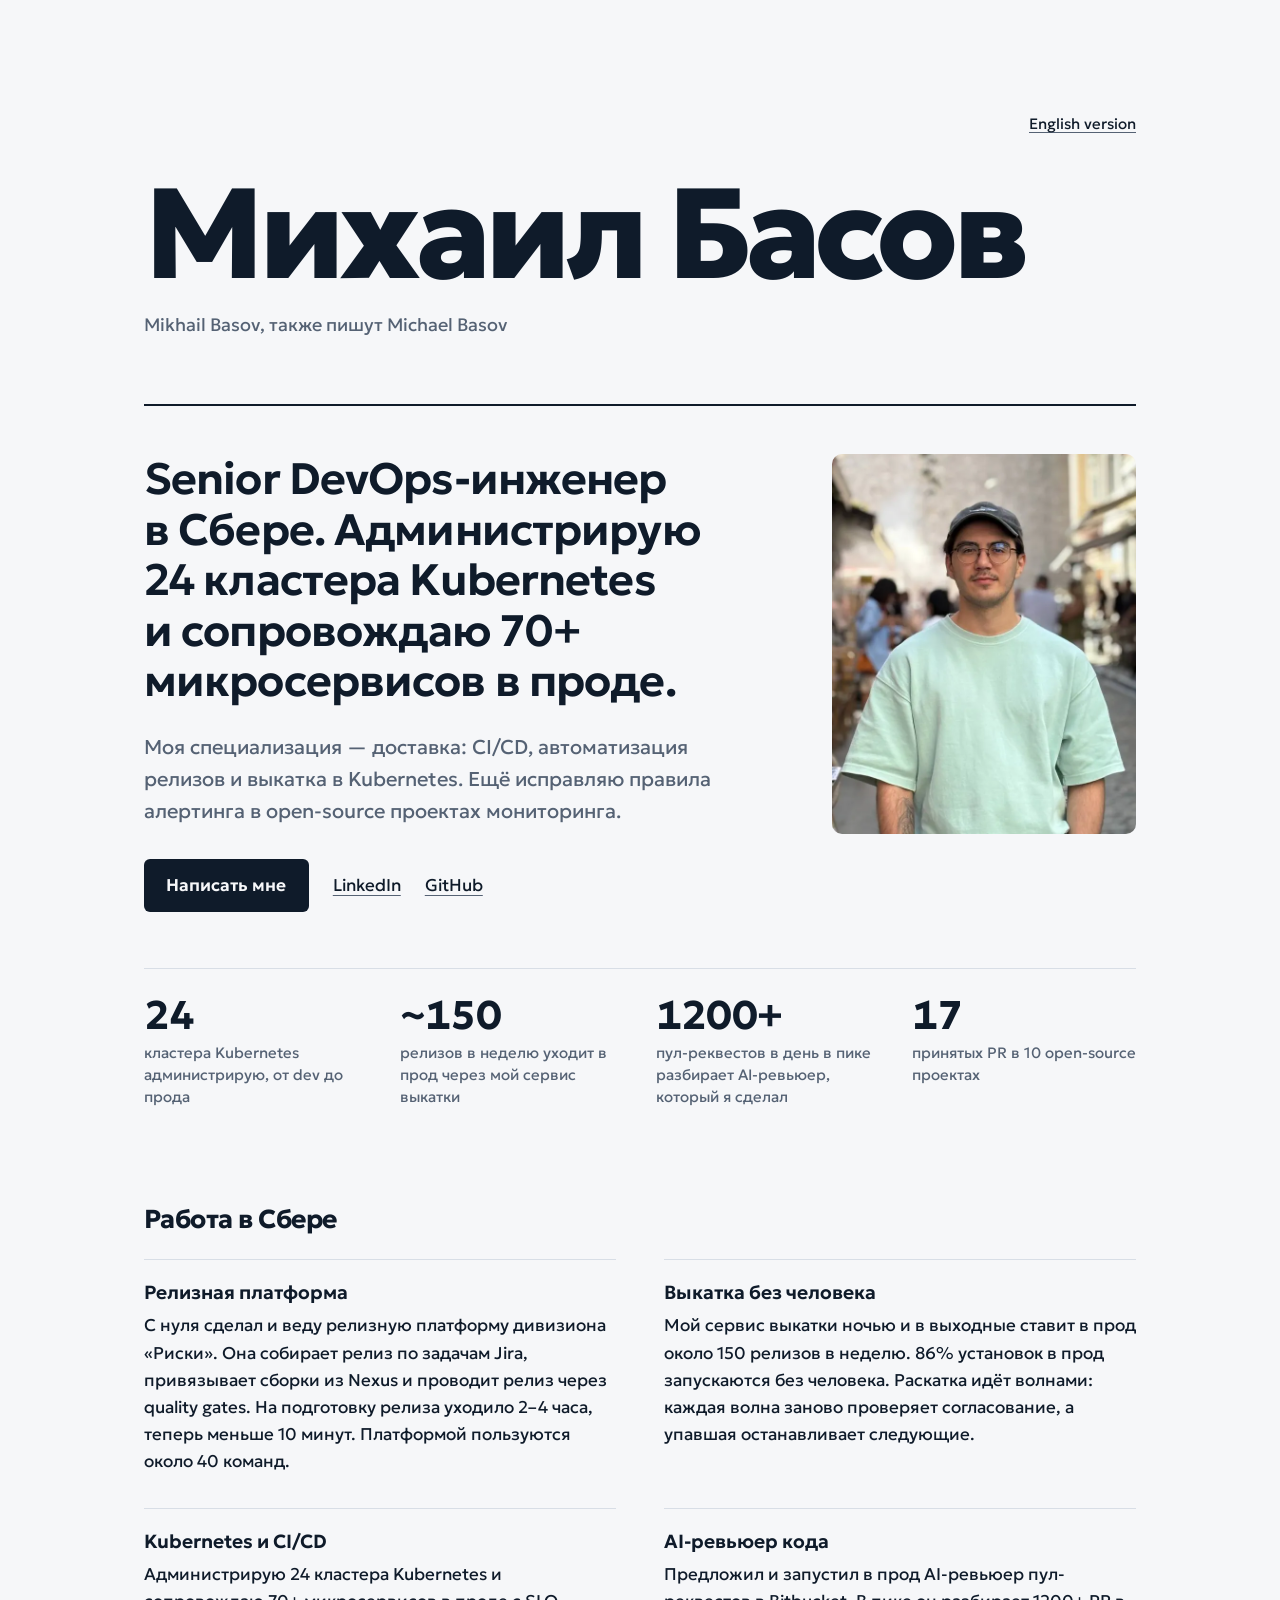
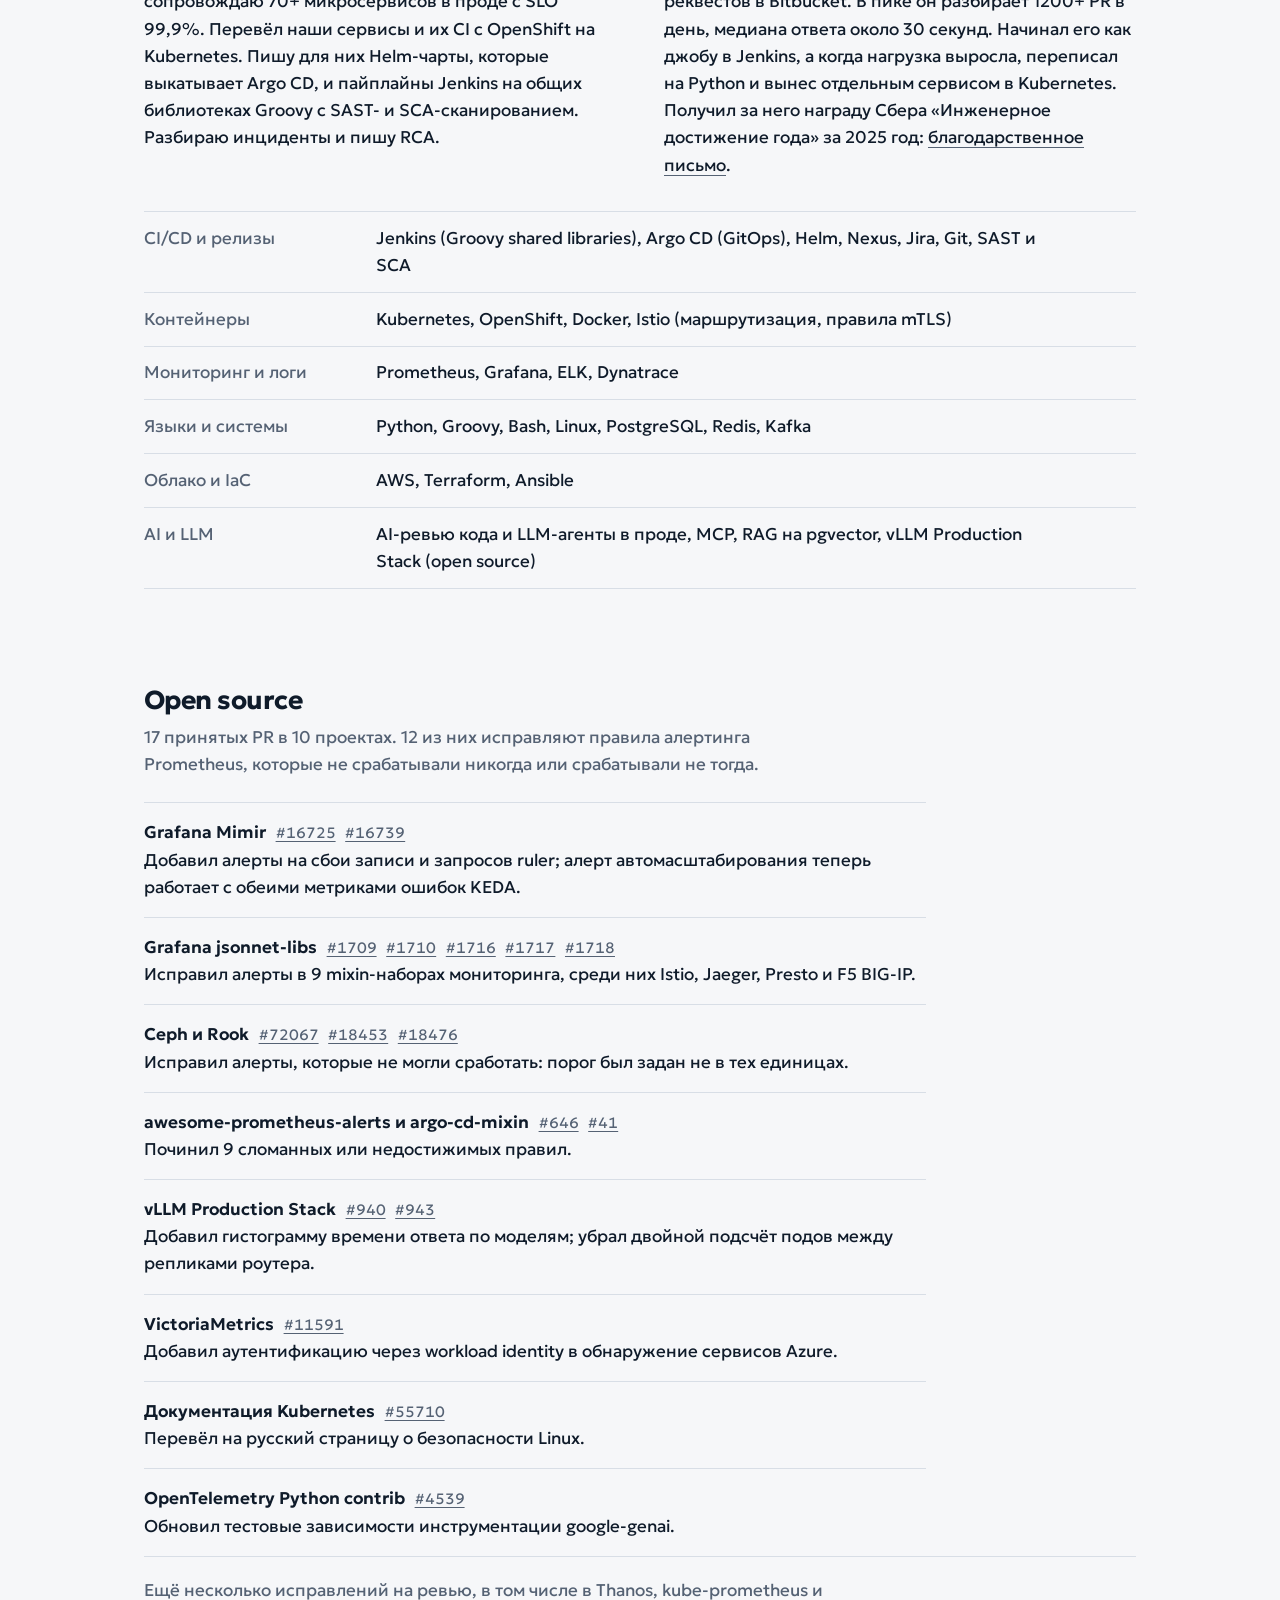
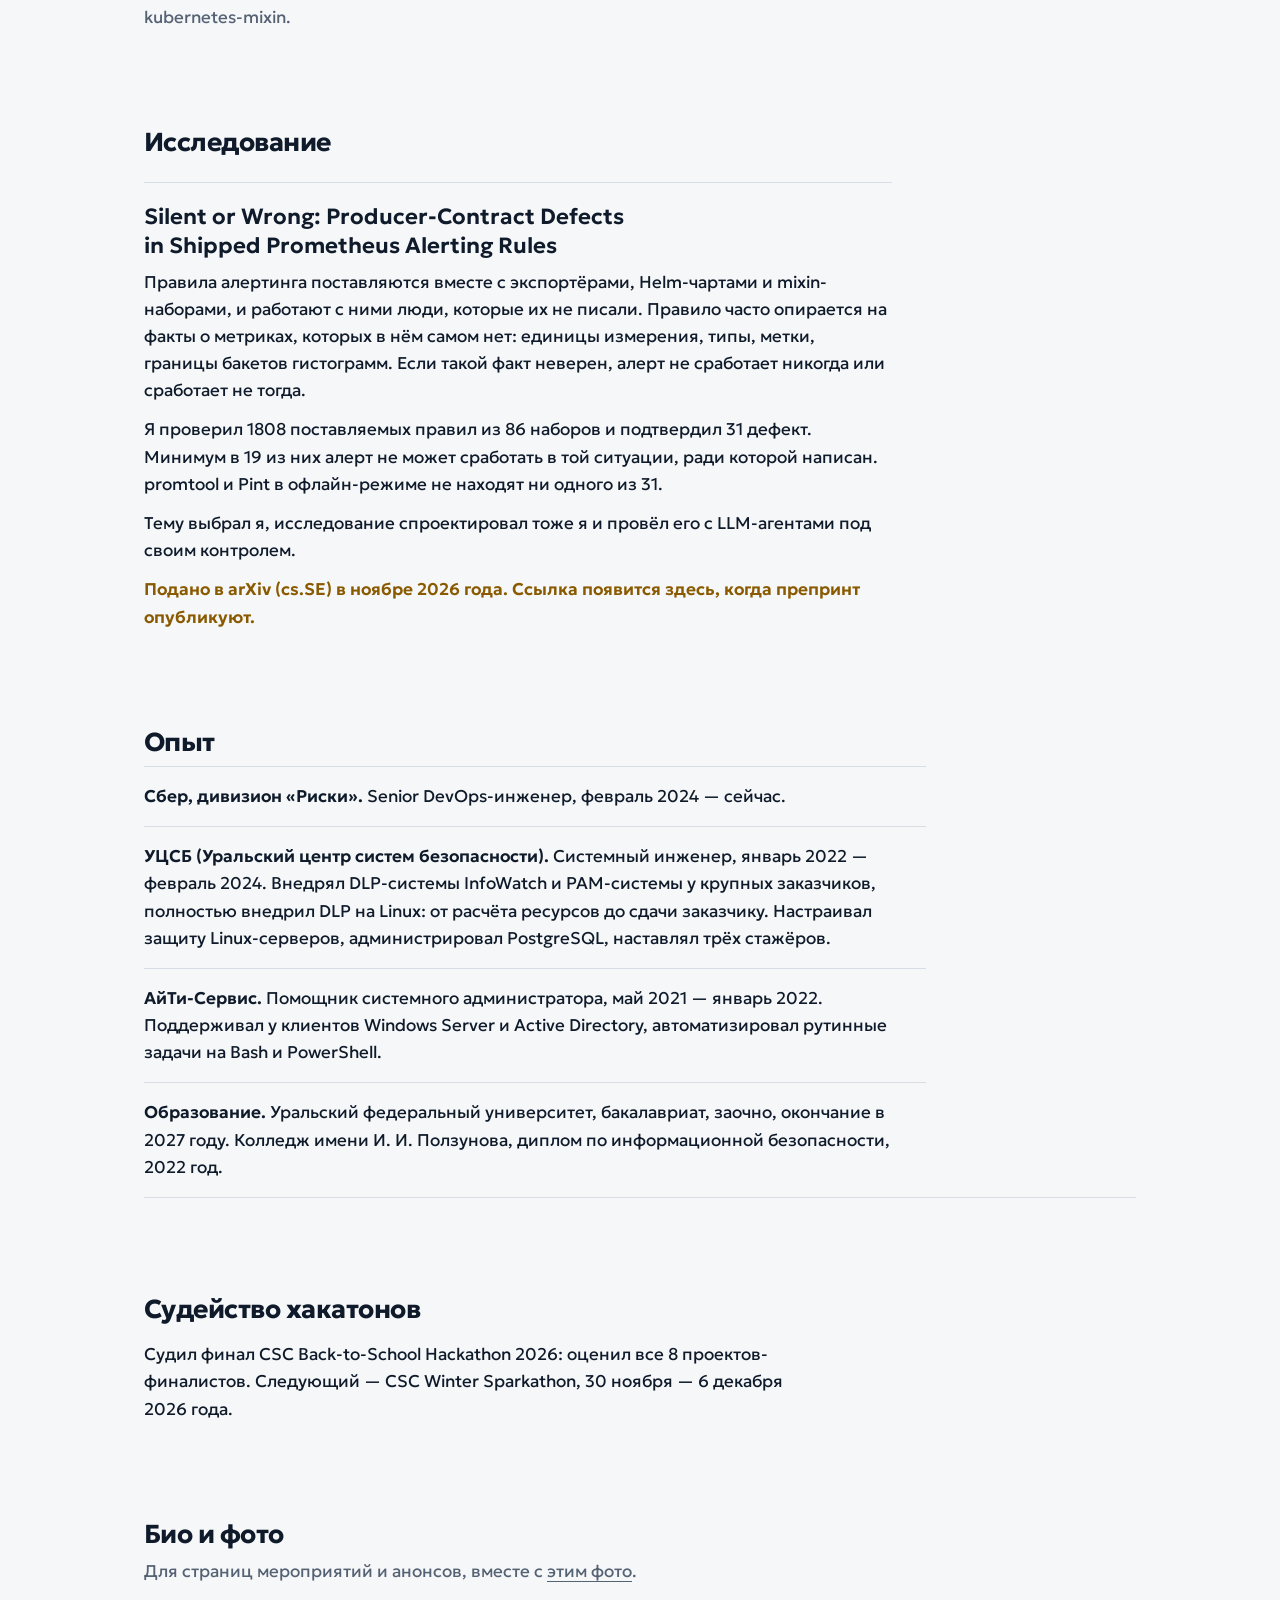
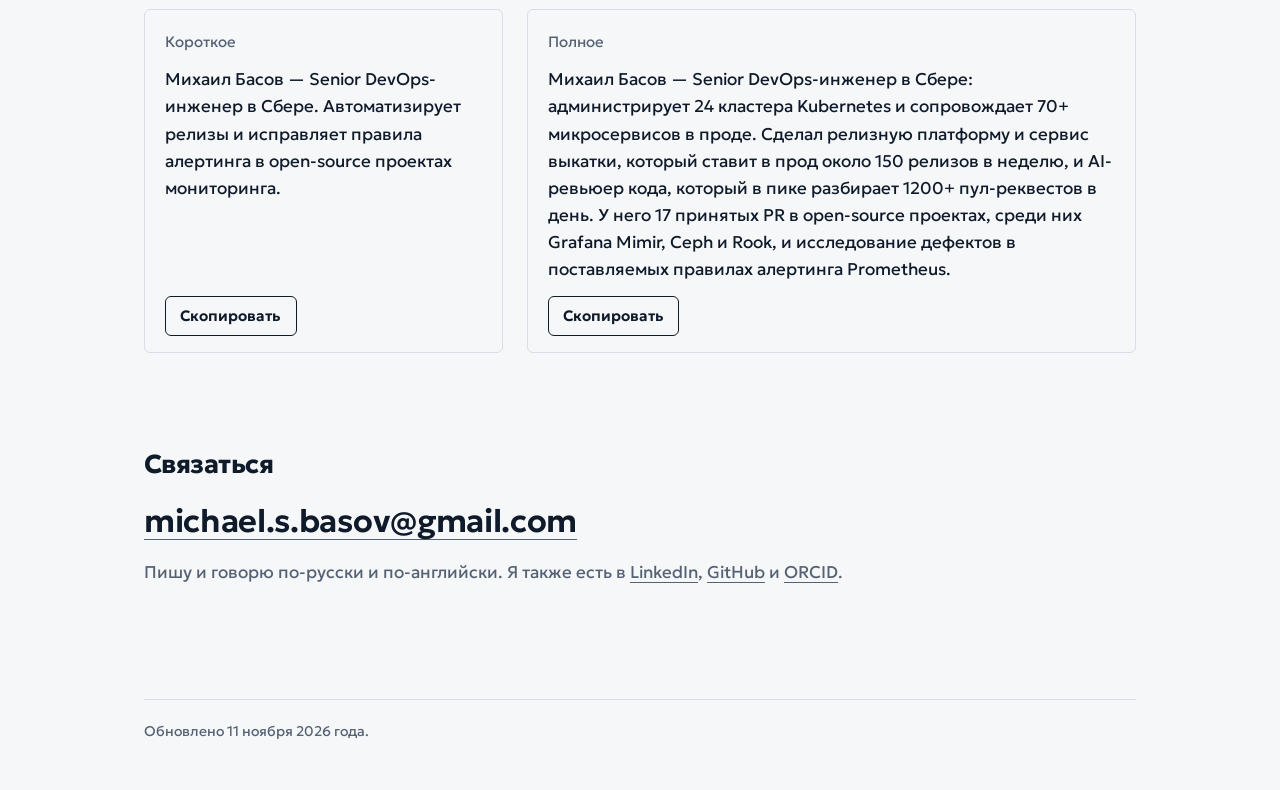
==== commit ff404247: "Show one Sberbank title: Senior DevOps Engineer since February 2024 Co-Authored-By: Claude Opus 5.5 " ====
--- a/ru/index.html
+++ b/ru/index.html
@@ -41,7 +41,7 @@
   "url": "https://mikhailbasov.github.io/ru/",
   "name": "Михаил Басов",
   "inLanguage": "ru",
-  "dateModified": "2026-11-10T11:10:32Z",
+  "dateModified": "2026-11-11T08:25:36Z",
   "mainEntity": {
     "@type": "Person",
     "@id": "https://mikhailbasov.github.io/#person",
@@ -172,7 +172,7 @@
     <section id="experience" aria-labelledby="experience-title">
       <h2 id="experience-title">Опыт</h2>
       <ul class="topics">
-        <li><strong>Сбер, дивизион «Риски».</strong> Senior DevOps-инженер с июля 2026 года, DevOps-инженер с февраля 2024 года.</li>
+        <li><strong>Сбер, дивизион «Риски».</strong> Senior DevOps-инженер, февраль 2024 — сейчас.</li>
         <li><strong>УЦСБ (Уральский центр систем безопасности).</strong> Системный инженер, январь 2022 — февраль 2024. Внедрял DLP-системы InfoWatch и PAM-системы у крупных заказчиков, полностью внедрил DLP на Linux: от расчёта ресурсов до сдачи заказчику. Настраивал защиту Linux-серверов, администрировал PostgreSQL, наставлял трёх стажёров.</li>
         <li><strong>АйТи-Сервис.</strong> Помощник системного администратора, май 2021 — январь 2022. Поддерживал у клиентов Windows Server и Active Directory, автоматизировал рутинные задачи на Bash и PowerShell.</li>
         <li><strong>Образование.</strong> Уральский федеральный университет, бакалавриат, заочно, окончание в 2027 году. Колледж имени И. И. Ползунова, диплом по информационной безопасности, 2022 год.</li>
@@ -209,7 +209,7 @@
   </main>
 
   <footer>
-    <p>Обновлено 10 ноября 2026 года.</p>
+    <p>Обновлено 11 ноября 2026 года.</p>
   </footer>
 </div>
 <script src="/site.js" defer></script>
